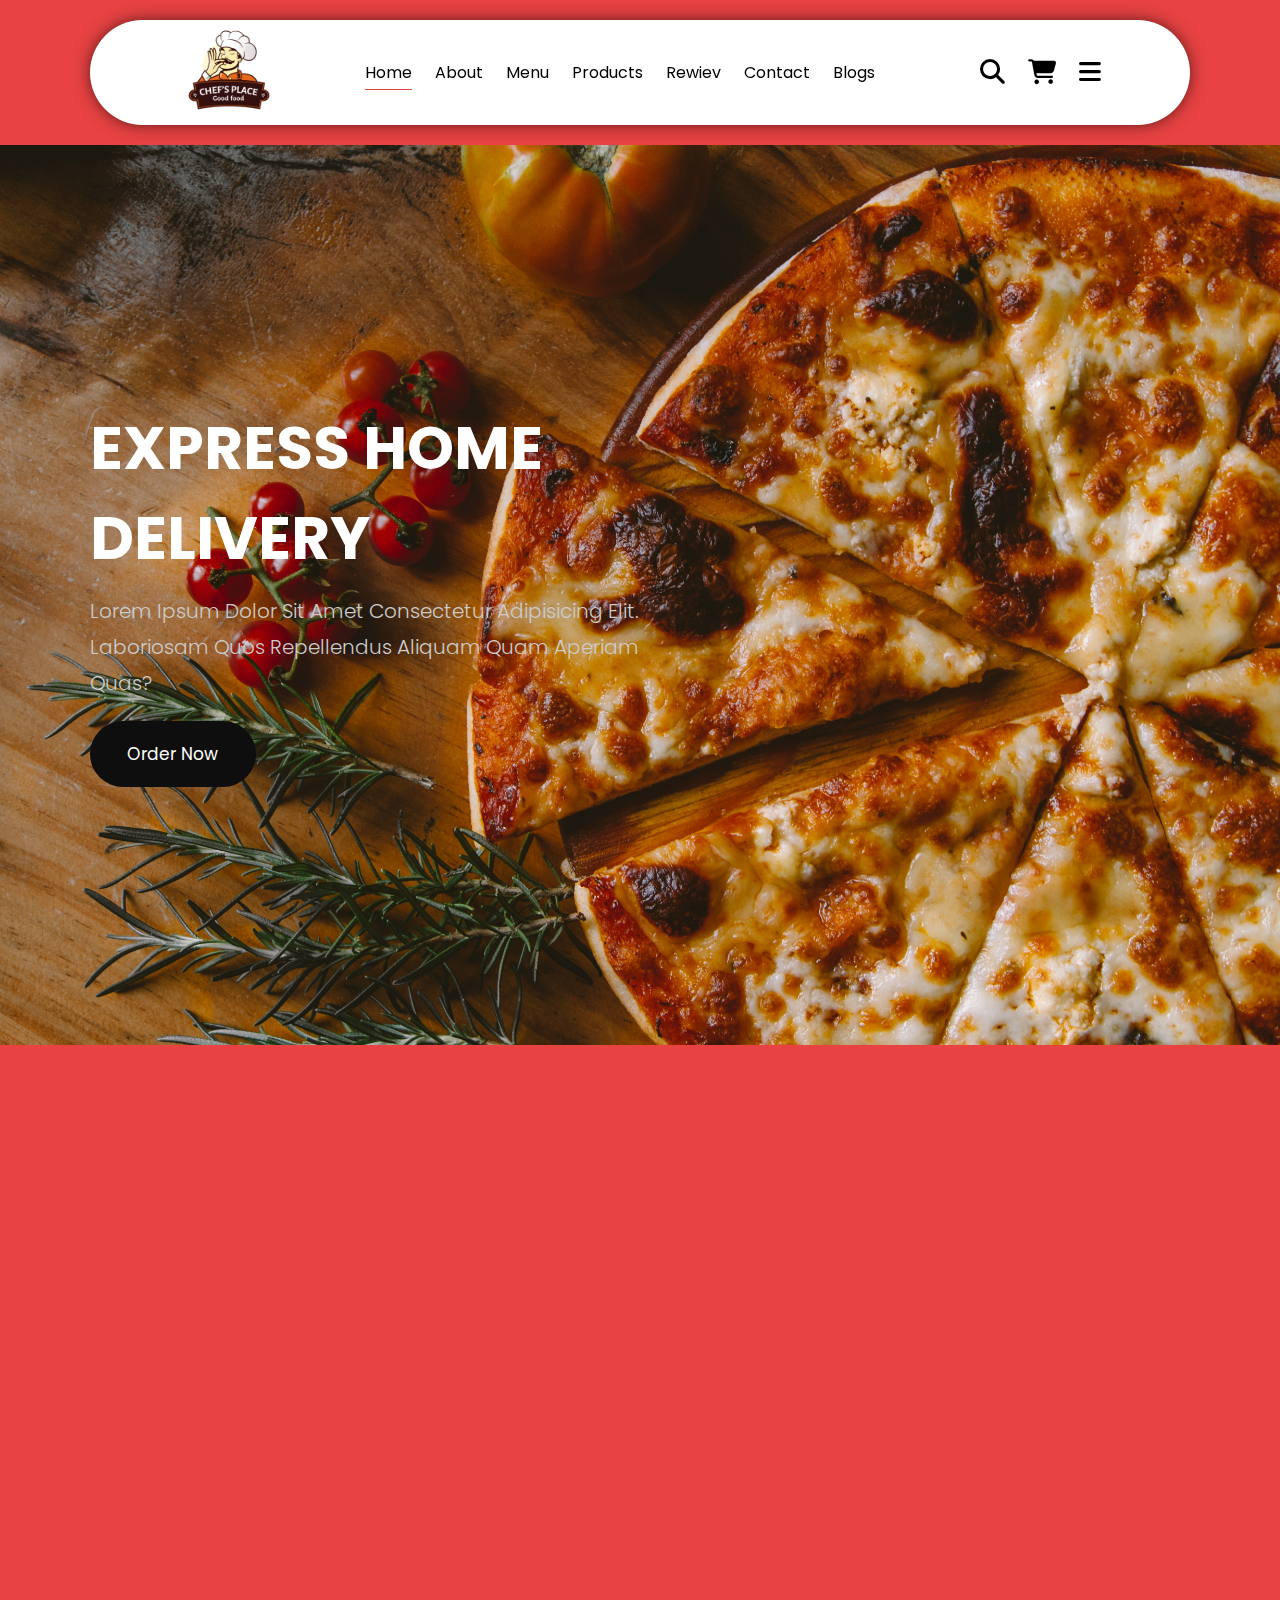
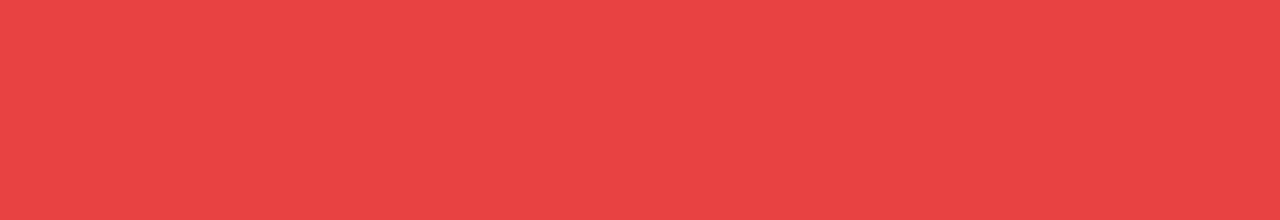
==== index.html @ 53178f2a "project1 çalışma1" ====
<!DOCTYPE html>
<html lang="en">
  <head>
    <meta charset="UTF-8" />
    <meta name="viewport" content="width=device-width, initial-scale=1.0" />
    <link
      rel="stylesheet"
      href="https://cdnjs.cloudflare.com/ajax/libs/font-awesome/6.7.2/css/all.min.css"
      integrity="sha512-Evv84Mr4kqVGRNSgIGL/F/aIDqQb7xQ2vcrdIwxfjThSH8CSR7PBEakCr51Ck+w+/U6swU2Im1vVX0SVk9ABhg=="
      crossorigin="anonymous"
      referrerpolicy="no-referrer"
    />
    <link rel="preconnect" href="https://fonts.googleapis.com" />
    <link rel="preconnect" href="https://fonts.gstatic.com" crossorigin />
    <link
      href="https://fonts.googleapis.com/css2?family=Dancing+Script:wght@400..700&family=Poppins:ital,wght@0,100;0,200;0,300;0,400;0,500;0,600;0,700;0,800;0,900;1,100;1,200;1,300;1,400;1,500;1,600;1,700;1,800;1,900&family=Raleway:ital,wght@0,100..900;1,100..900&display=swap"
      rel="stylesheet"
    />
    <title>Restaurant Web Site</title>
    <link rel="stylesheet" href="styles/style.css" />
  </head>
  <body>
    <!--Header section-start-->
    <header class="header">
      <a href="#" class="logo">
        <img src="./images/logo.png" alt="logo" />
      </a>
      <nav class="navbar">
        <a href="#" class="active">Home</a>
        <a href="#">About</a>
        <a href="#">Menu</a>
        <a href="#">Products</a>
        <a href="#">Rewiev</a>
        <a href="#">Contact</a>
        <a href="#">Blogs</a>
      </nav>
      <div class="buttons">
        <button>
          <i class="fas fa-search"></i>
        </button>
        <button>
          <i class="fas fa-shopping-cart"></i>
        </button>
        <button>
          <i class="fas fa-bars"></i>
        </button>
      </div>
    </header>
    <!--Header section-end-->

    <!--Home section-start-->
    <section class="home">
        <div class="content">
        <h3>EXPRESS HOME DELIVERY</h3>
        <p>Lorem Ipsum Dolor Sit Amet Consectetur Adipisicing Elit. Laboriosam Quos Repellendus Aliquam Quam Aperiam Quas?
        </p>
        <a href="#" class="btn">Order Now</a>
    </div>
    </section>
    <!--Heome section-end-->
  </body>
</html>
---- styles/style.css ----
@import url('https://fonts.googleapis.com/css2?family=Dancing+Script:wght@400..700&family=Poppins:ital,wght@0,100;0,200;0,300;0,400;0,500;0,600;0,700;0,800;0,900;1,100;1,200;1,300;1,400;1,500;1,600;1,700;1,800;1,900&family=Raleway:ital,wght@0,100..900;1,100..900&display=swap');

:root{
    --main color: #e84242;
    --black color:#0e0e0e;
    --border: 0.1rem solid rgba(255, 255, 255, 0.4)
}

*{
    font-family: Poppins, sans-serif;
    margin: 0;
    padding: 0;
    box-sizing: border-box;
    outline: none;
    border: none;
    text-decoration: none;
    text-transform: capitalize;
    transition: 0.2s ease;
    
}

/* base html codes*/

html{
    font-size: 62.5%;
    overflow-x: hidden;
    scroll-padding-top: 9rem;
    scroll-behavior: smooth;
}
body{
    background-color: #e84242;
    height: 200vh;   
}
section{
    padding: 3.5rem 7%;
}
.btn{
    margin-top: 1rem;
    display: inline-block;
    padding: 2rem 3.75rem;
    border-radius: 30rem;
    font-size: 1.7rem;
    color:#fff;
    background-color: #0e0e0e;
    
    
}
/* base html codes-end*/

/* header codes start*/
.header .logo img{
    height: 10rem;
}
.header{
    background-color: white;
    display: flex;
    align-items: center;
    justify-content: space-between;
    padding: 0 7%;
    margin: 2rem 7%;
    border-radius: 30rem;
    box-shadow: 0px 0px 17px -2px rgba(0, 0, 0, 0.75);
    position: sticky;
    top:0;
    z-index: 1000;
}
.header .navbar a{
    margin: 0 1rem;
    font-size: 1.6rem;
    color: var(--black);
    border-bottom: 0.1rem solid transparent;
}
.header .navbar .active,
.header .navbar a:hover{
    border-color: #e84242;
    padding-bottom: 0.5rem;
}
.header .buttons button{
    cursor: pointer;
    font-size: 2.5rem;
    margin-left: 2rem;
    background-color: transparent;
}
/* header codes end*/

/* home start*/
.home{
    min-height: 100vh;
    background: url(../images/home.jpg);
    background-repeat: no-repeat;
    background-size: cover;
    display: flex;
    align-items: center;
}
.home .content{
    max-width: 60rem;
}
.home .content h3{
    font-size: 6rem;
    color: white;
}
.home .content p{
    font-size: 2rem;
    font-weight: 300;
    line-height: 1.8;
    padding: 1rem 0;
    color: #ccc;
}



/* home end*/
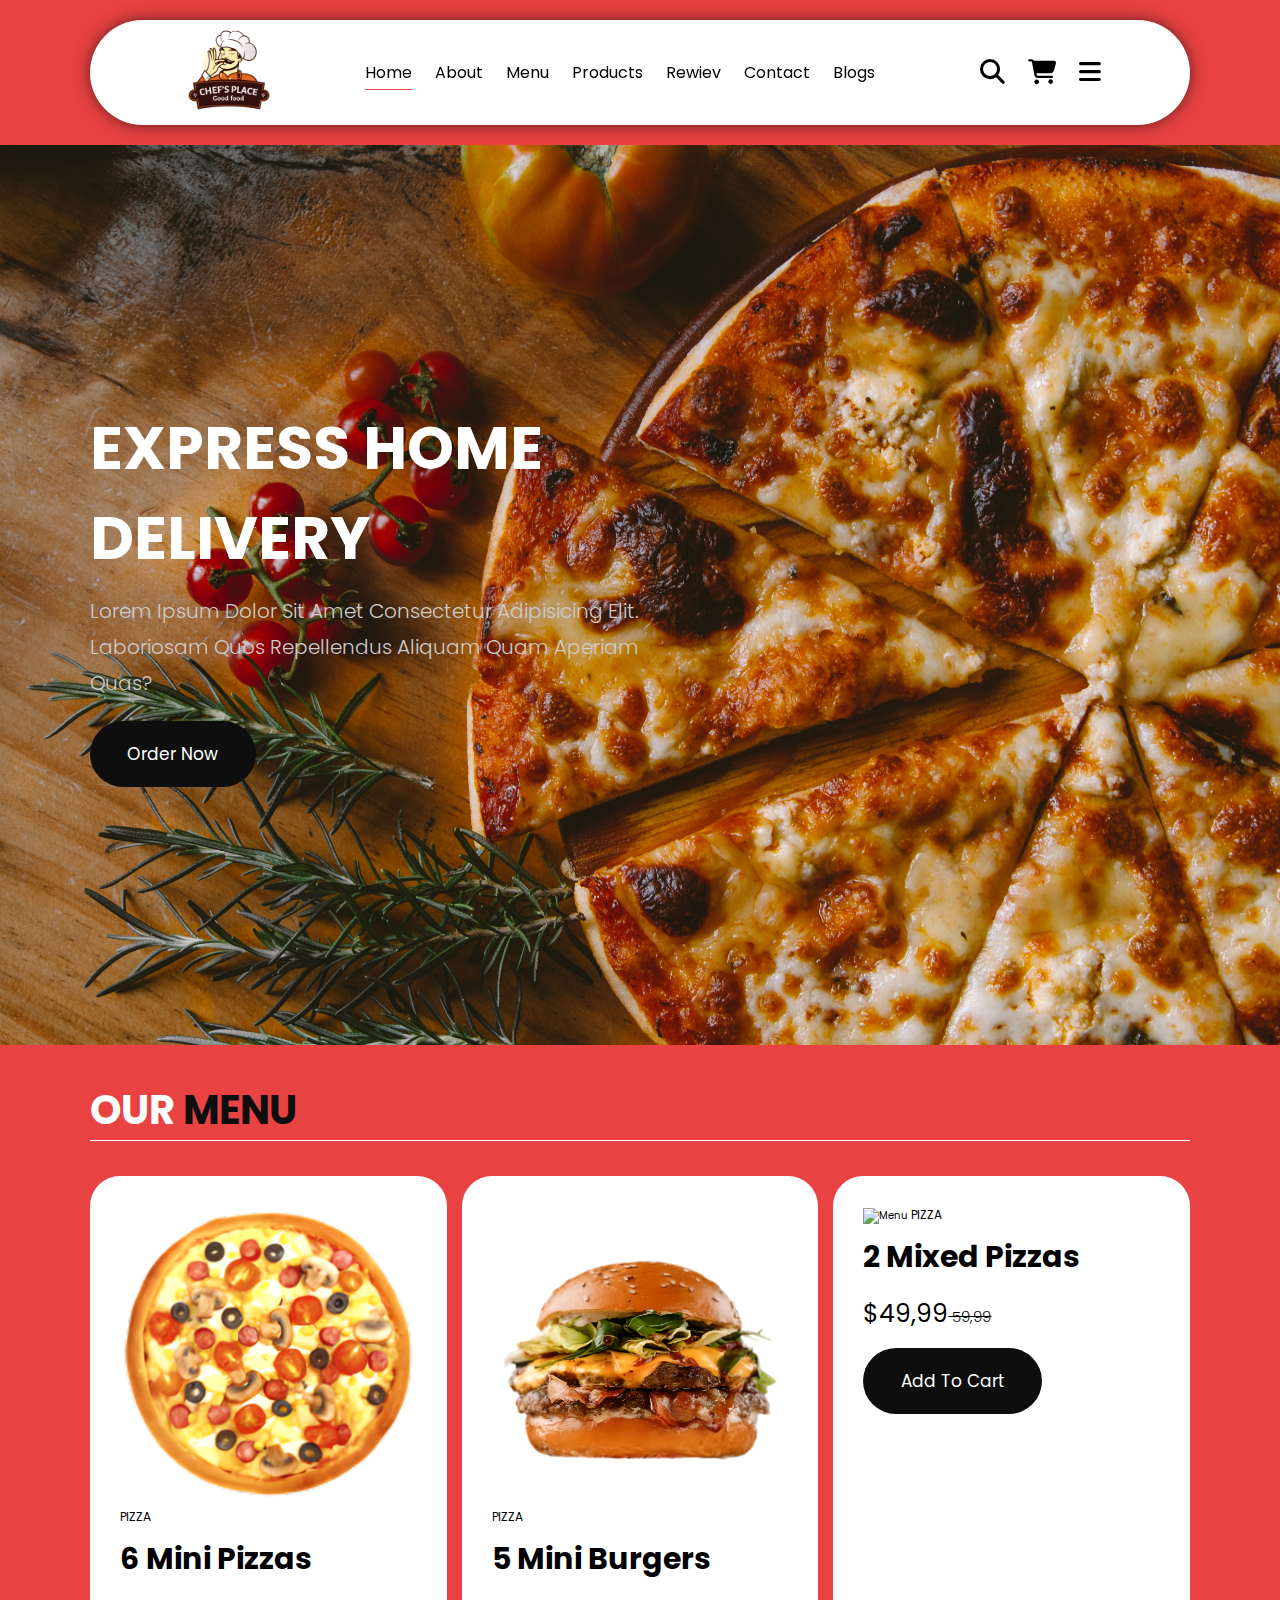
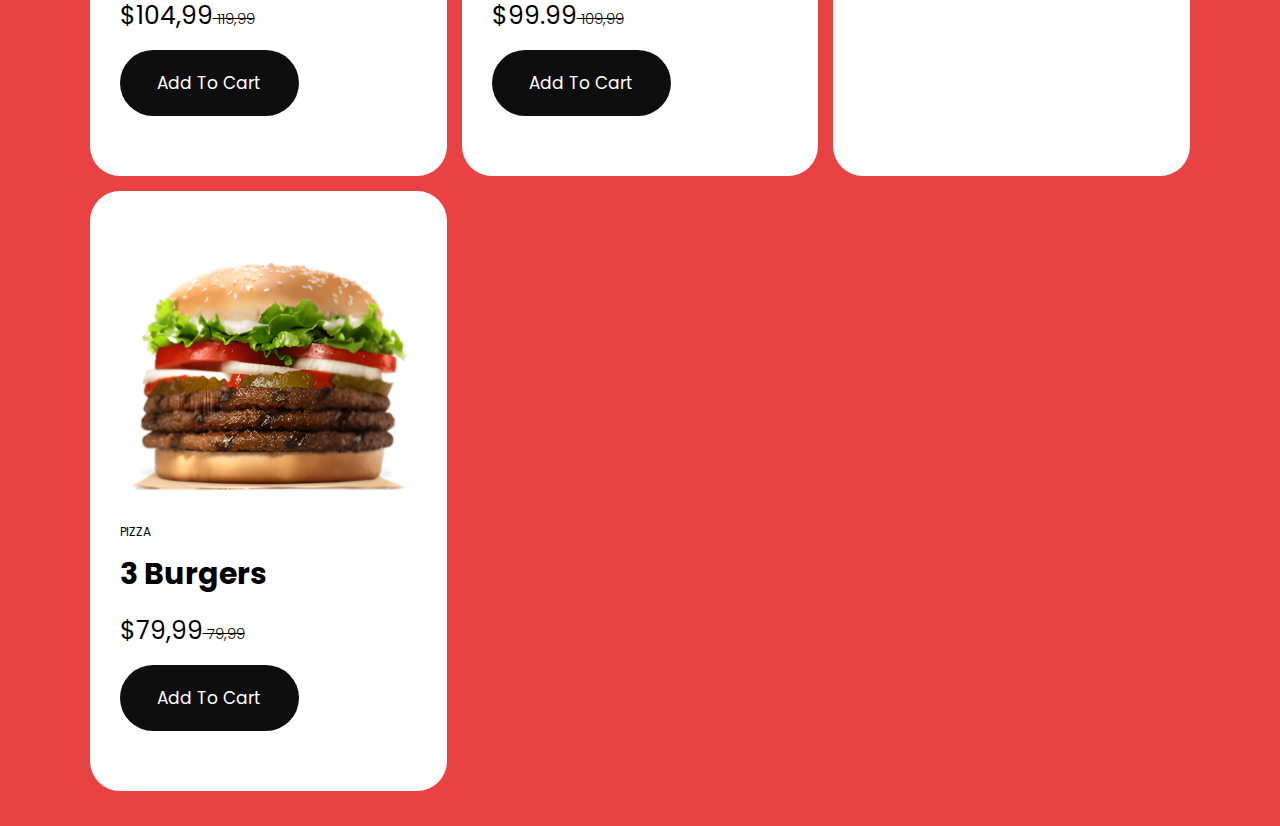
==== commit 84f57fc7: "projectt1 çalışma2" ====
--- a/index.html
+++ b/index.html
@@ -57,6 +57,68 @@
         <a href="#" class="btn">Order Now</a>
     </div>
     </section>
-    <!--Heome section-end-->
+    <!--Home section-end-->
+
+    <!--Menu section-start-->
+    <section class="menu">
+        <h1 class="heading">OUR<span> MENU</span> </h1>
+        <div class="box-container">
+            <div class="box">
+                <div class="box-head">
+                <img src="./images/menu-1.png" alt="menu" />
+                <span class="menu-category">PIZZA</span>
+                <h3>6 Mini Pizzas</h3>
+                <div class="price">$104,99<span> 119,99</span>
+                </div>
+                <div class="box-bottom">
+                    <a href="#" class="btn">add to cart</a>
+                </div>
+                </div>
+            </div>
+        
+            <div class="box">
+                <div class="box-head">
+                <img src="./images/menu-2.png" alt="menu" />
+                <span class="menu-category">PIZZA</span>
+                <h3>5 Mini Burgers</h3>
+                <div class="price">$99.99<span> 109,99</span>
+                </div>
+                <div class="box-bottom">
+                    <a href="#" class="btn">add to cart</a>
+                </div>
+                </div>
+            </div>
+        
+        
+            <div class="box">
+            <div class="box-head">
+                <img src="./images/menu-3.png" alt="menu" />
+                <span class="menu-category">PIZZA</span>
+                <h3>2 Mixed Pizzas</h3>
+                <div class="price">$49,99<span> 59,99</span>
+                </div>
+                <div class="box-bottom">
+                    <a href="#" class="btn">add to cart</a>
+                </div>
+            </div>
+            </div>
+        
+        
+            <div class="box">
+                <div class="box-head">
+                <img src="./images/menu-4.png" alt="menu" />
+                <span class="menu-category">PIZZA</span>
+                <h3>3 Burgers</h3>
+                <div class="price">$79,99<span> 79,99</span>
+                </div>
+                <div class="box-bottom">
+                    <a href="#" class="btn">add to cart</a>
+                </div>
+                </div>
+            </div>   
+        </div>
+        
+    </section>
+    <!--Menu section-end-->
   </body>
 </html>
--- a/styles/style.css
+++ b/styles/style.css
@@ -3,8 +3,8 @@
 @import url('https://fonts.googleapis.com/css2?family=Dancing+Script:wght@400..700&family=Poppins:ital,wght@0,100;0,200;0,300;0,400;0,500;0,600;0,700;0,800;0,900;1,100;1,200;1,300;1,400;1,500;1,600;1,700;1,800;1,900&family=Raleway:ital,wght@0,100..900;1,100..900&display=swap');
 
 :root{
-    --main color: #e84242;
-    --black color:#0e0e0e;
+    --main-color: #e84242;
+    --black-color:#0e0e0e;
     --border: 0.1rem solid rgba(255, 255, 255, 0.4)
 }
 
@@ -30,7 +30,7 @@
     scroll-behavior: smooth;
 }
 body{
-    background-color: #e84242;
+    background-color: var(--main-color);
     height: 200vh;   
 }
 section{
@@ -43,9 +43,22 @@
     border-radius: 30rem;
     font-size: 1.7rem;
     color:#fff;
-    background-color: #0e0e0e;
-    
-    
+    background-color: var(--black-color);  
+}
+.btn:hover{
+    opacity: 0.9;
+}
+.heading{
+    color:#fff;
+    text-transform: uppercase;
+    font-size: 4rem;
+    margin-bottom: 3.5rem;
+    border-bottom: 0.1rem solid #fff;
+}
+.heading span{
+    color:#0e0e0e;
+    text-transform: uppercase;
+    font-size: 4rem;
 }
 /* base html codes-end*/
 
@@ -74,7 +87,7 @@
 }
 .header .navbar .active,
 .header .navbar a:hover{
-    border-color: #e84242;
+    border-color: var(--main-color);
     padding-bottom: 0.5rem;
 }
 .header .buttons button{
@@ -109,6 +122,47 @@
     color: #ccc;
 }
 
+/* home end*/
 
+/* menü start */
+.menu .box-container {
+    display: grid;
+    grid-template-columns: repeat(auto-fit, minmax(30rem, 1fr));
+    gap: 1.5rem;
+}
+.menu .box-container .box{
+    padding: 3rem;
+    background-color: #fff;
+    border-radius: 3rem;
+    min-height: 60rem;
+    display: flex;
+    flex-direction: column;
+    align-items: flex-start;
+    justify-content: space-between;
+}
+.menu .box-container .box img{
+    width: 100%;
+    object-fit: cover;
 
-/* home end*/+}
+.menu .box-container .box .menu-category{
+    font-size: 1.2rem;
+
+}
+.menu .box-container .box h3{
+    font-size: 3rem;
+    padding: 1rem 0;
+
+}
+.menu .box-container .box .price{
+    font-size: 2.5rem;
+    padding: 0.5rem 0 ;
+    
+}
+.menu .box-container .box .price span{
+    font-size: 1.5rem;
+    font-weight: 300;
+    text-decoration: line-through;
+}
+
+/* menü end */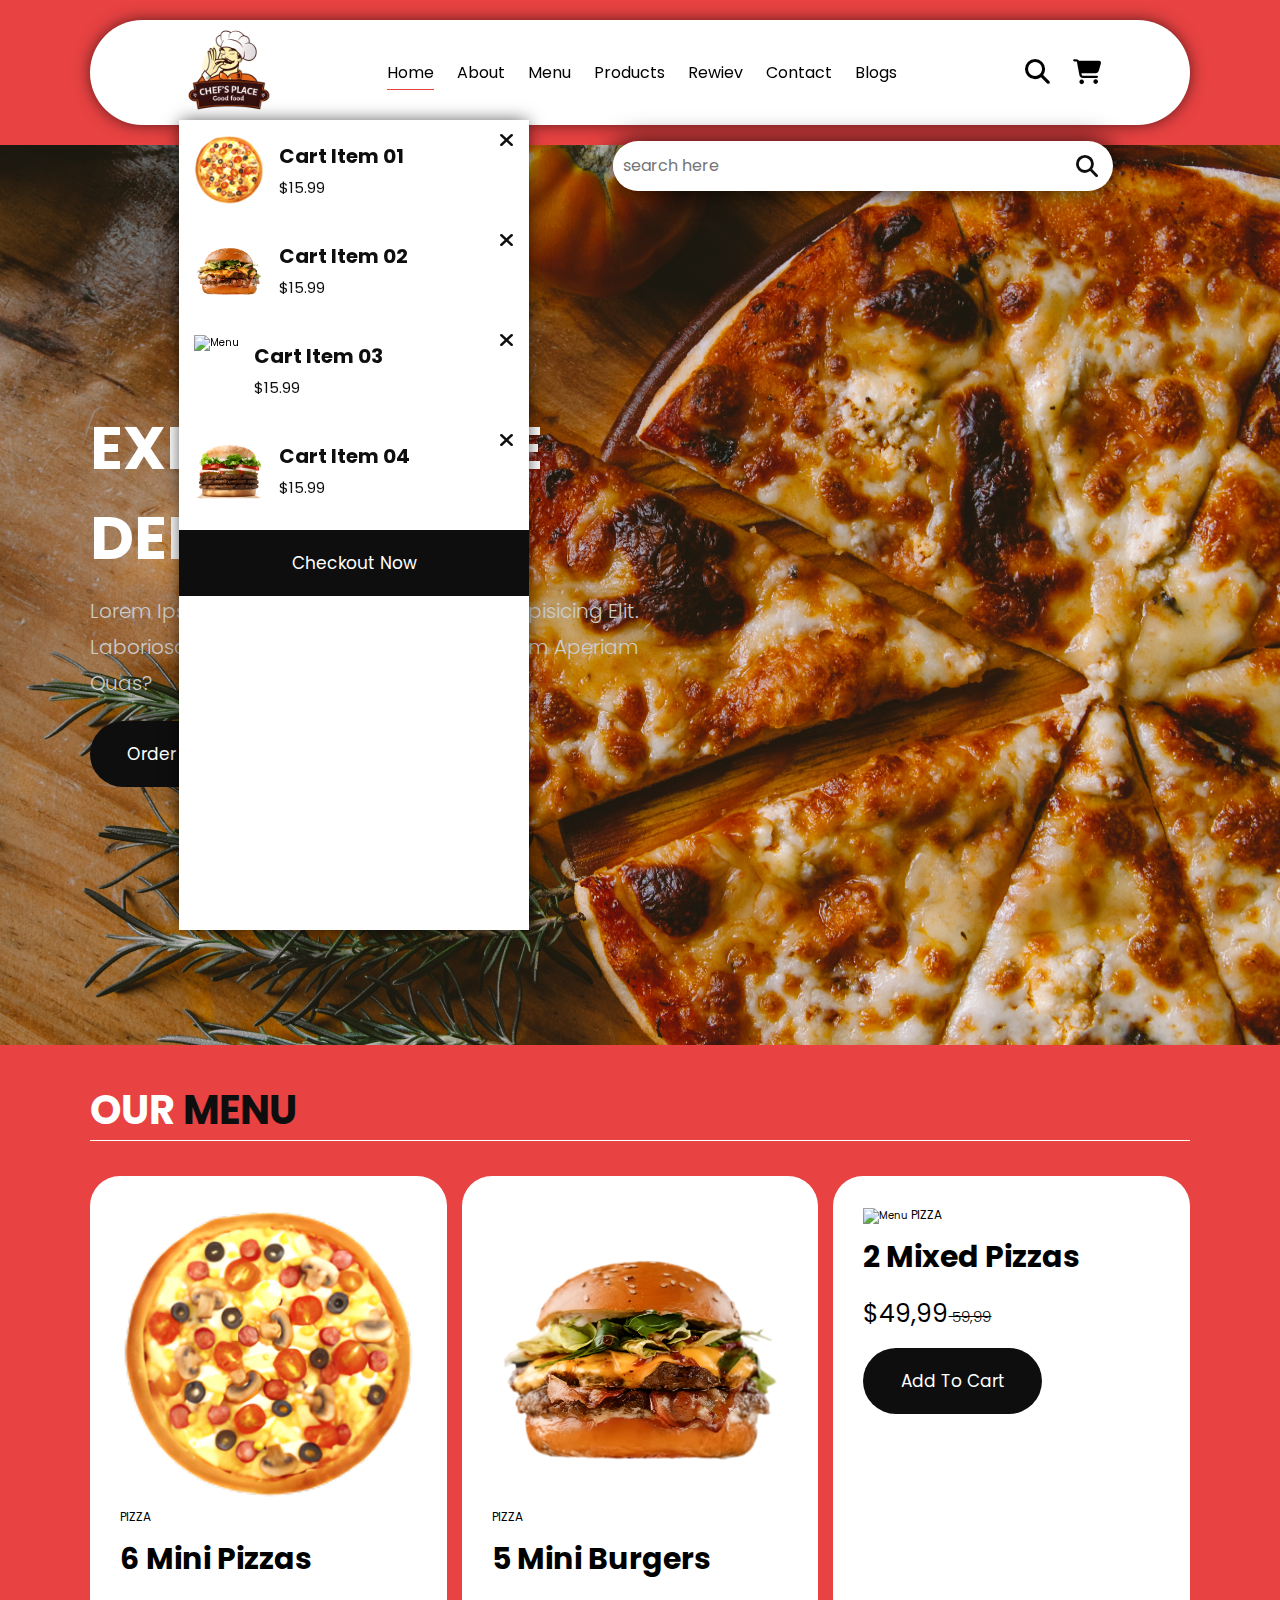
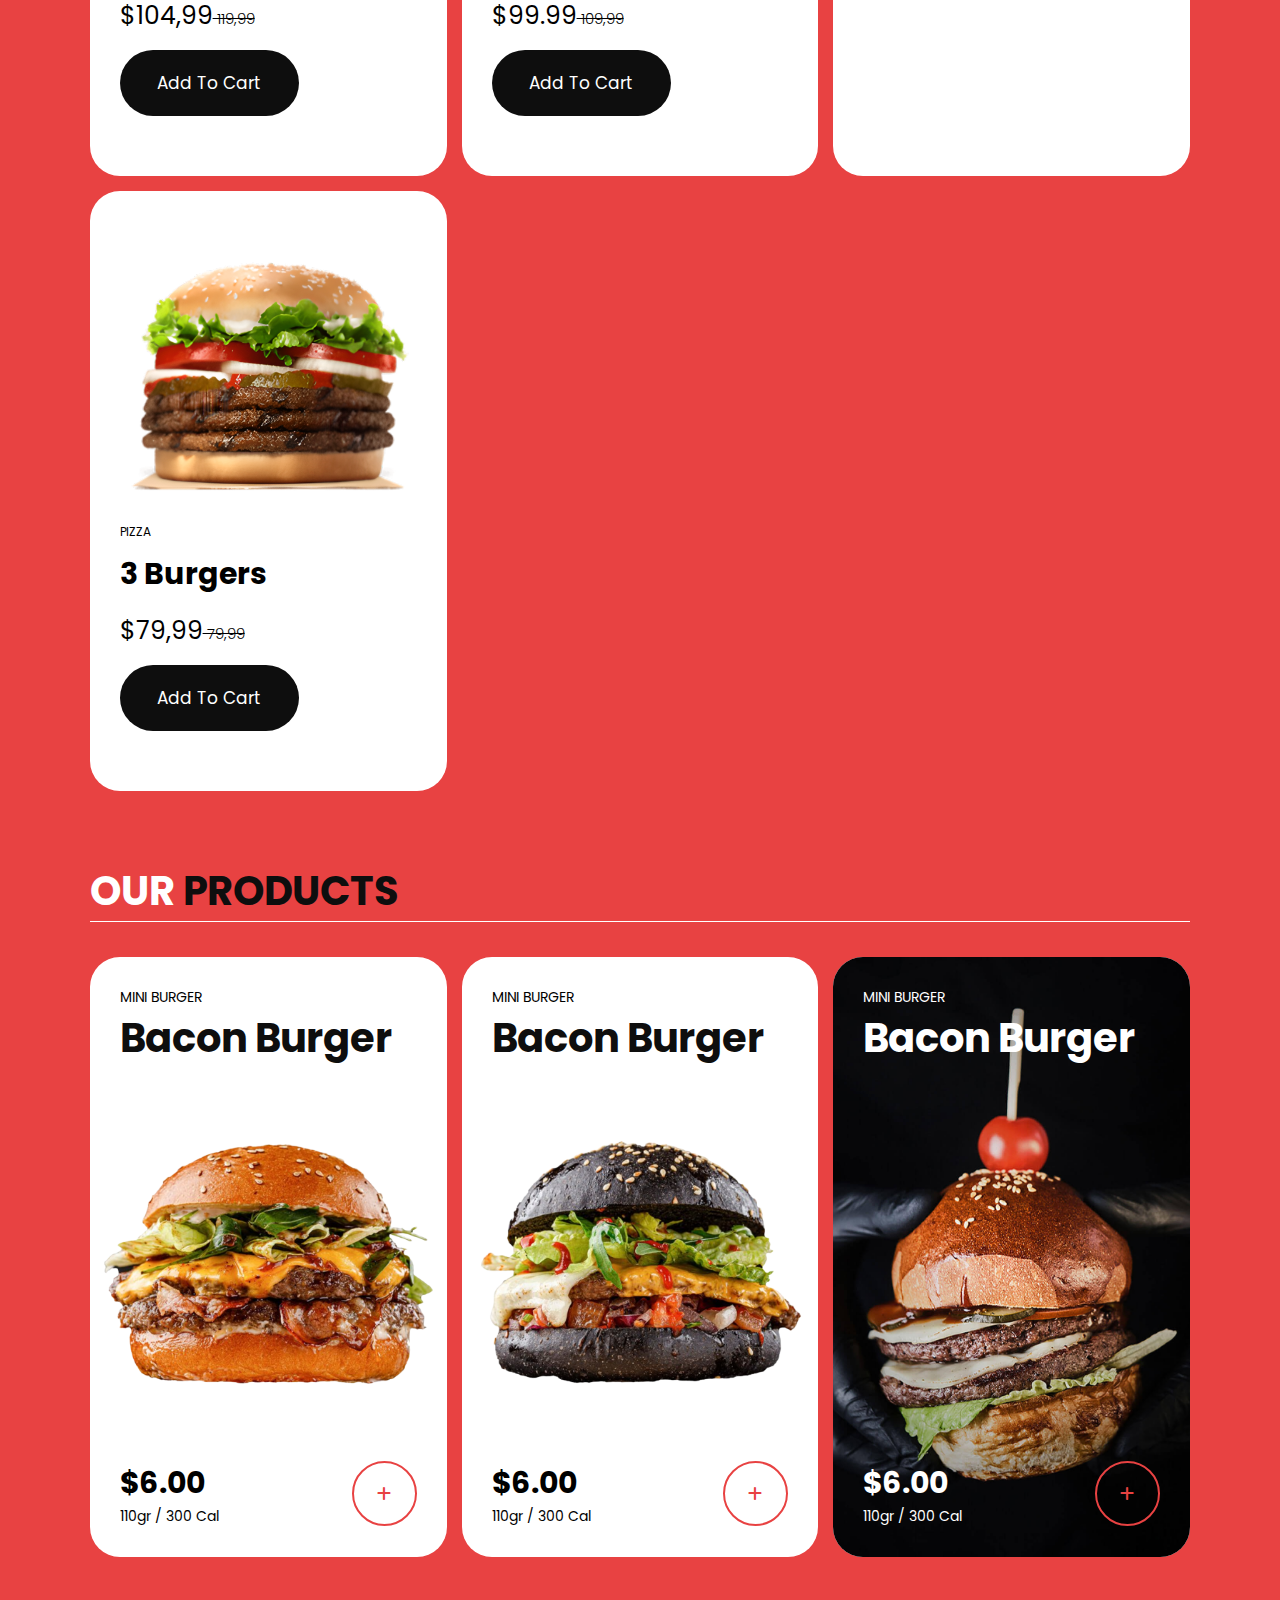
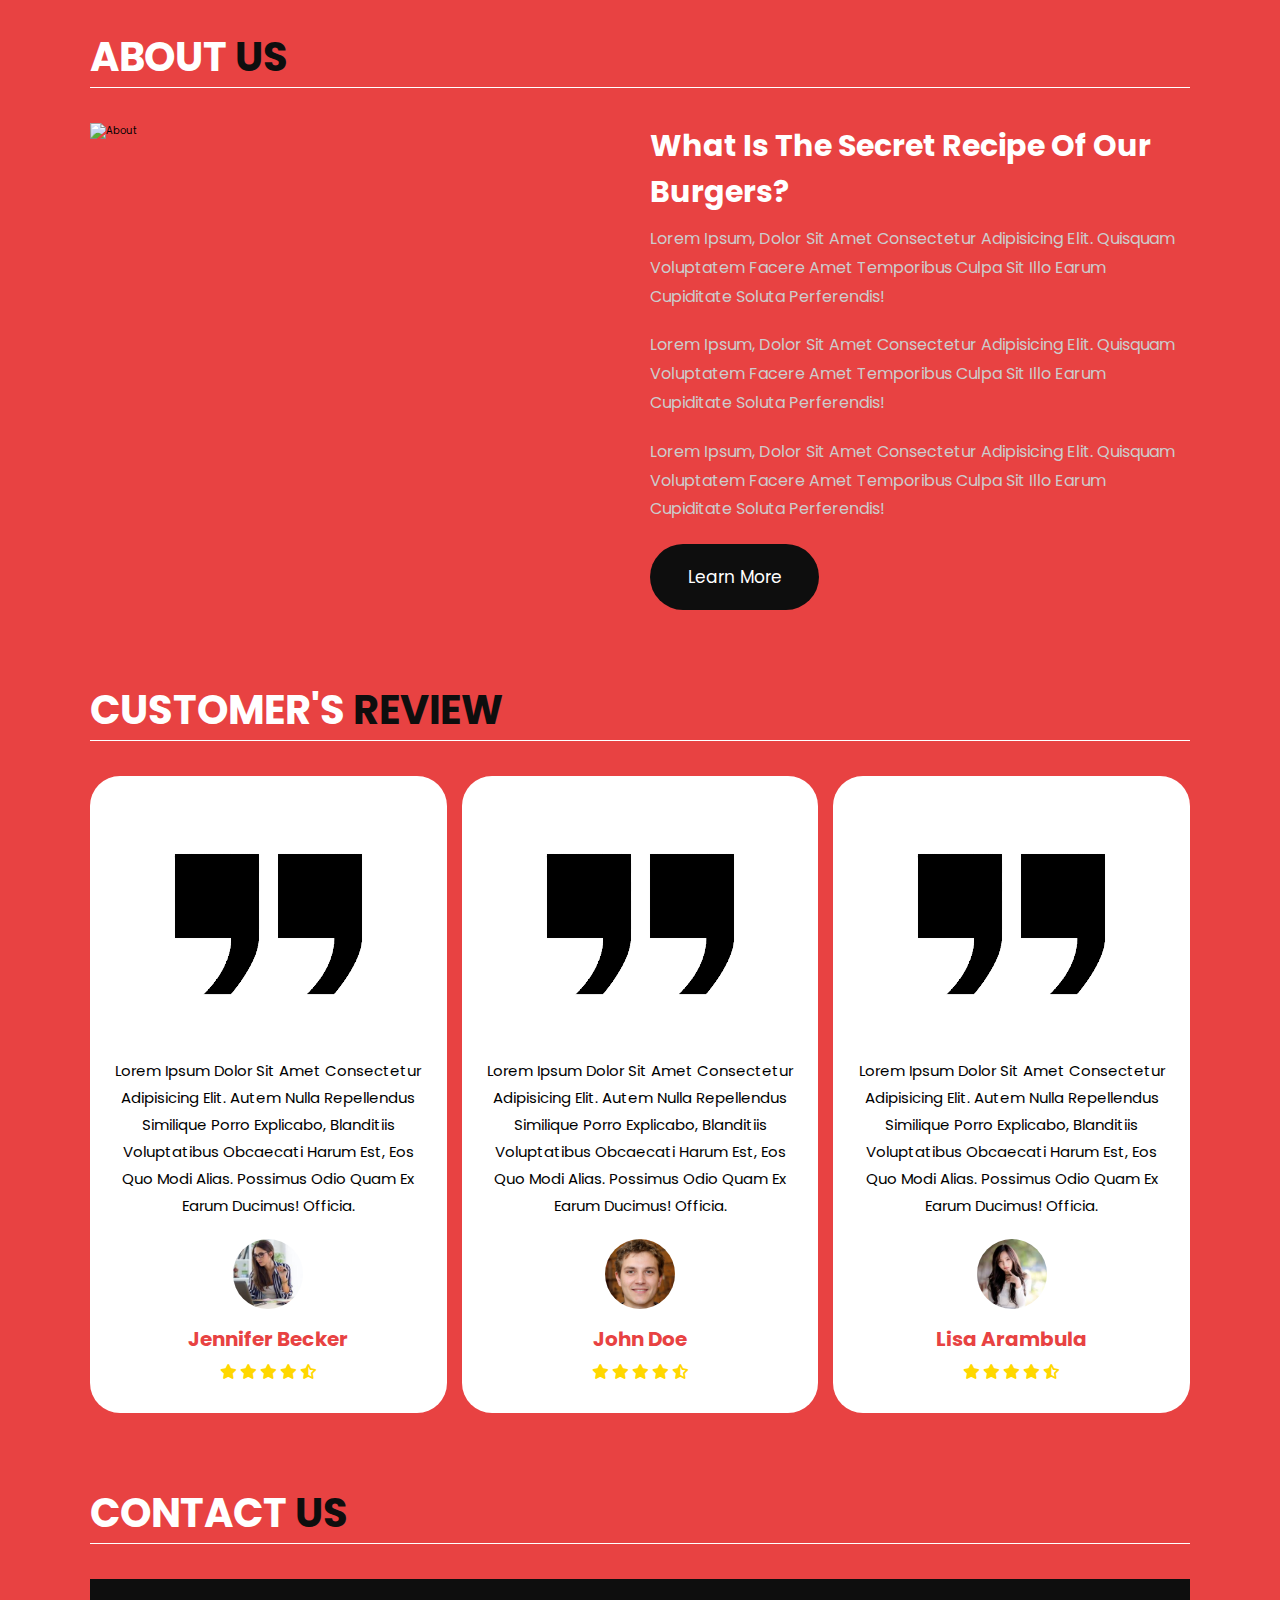
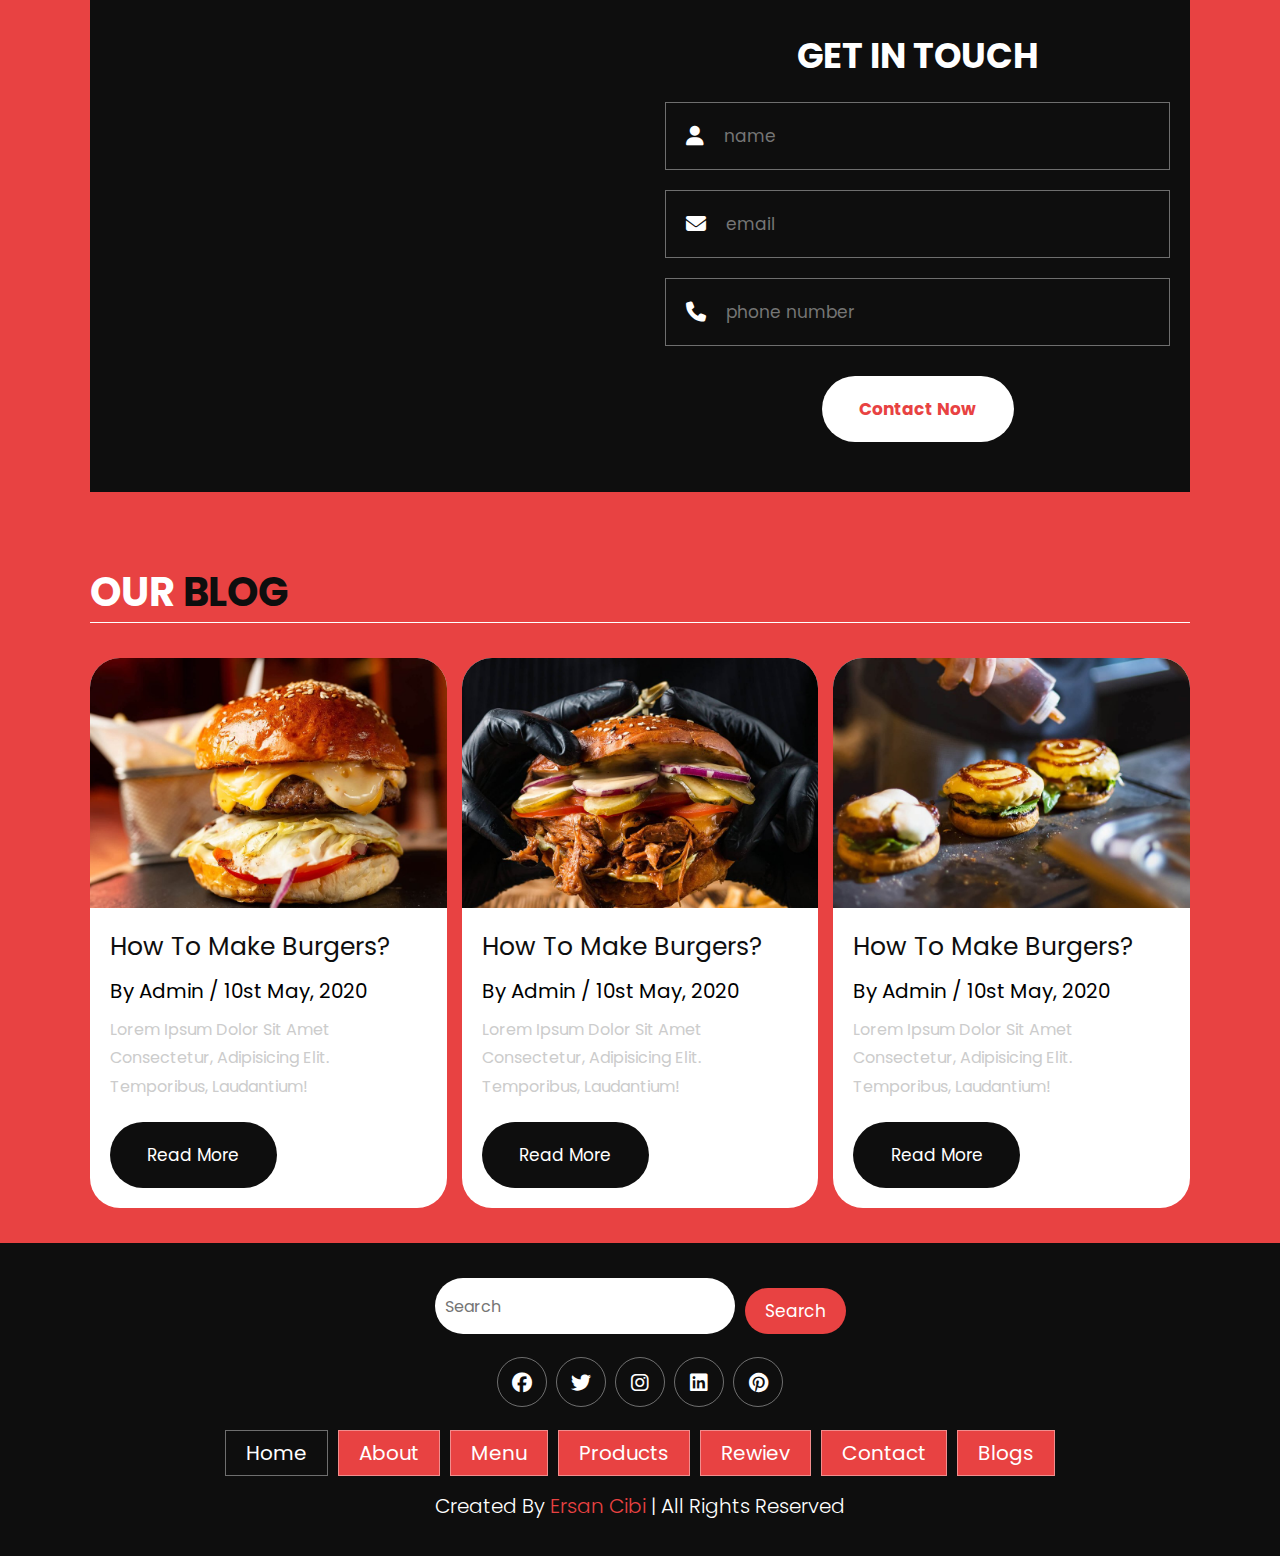
==== commit 32382a31: "rest-website çalışma3" ====
--- a/index.html
+++ b/index.html
@@ -41,84 +41,377 @@
         <button>
           <i class="fas fa-shopping-cart"></i>
         </button>
-        <button>
+        <button id="menu-btn">
           <i class="fas fa-bars"></i>
         </button>
       </div>
+      <div class="search-form active">
+        <input type="text" class="search-input" id="search-box" placeholder="search here">
+        <i class="fas fa-search"></i>
+      </div>
+      <div class="cart-items-container">
+        <div class="cart-item">
+          <i class="fas fa-times"></i>
+          <img src="./images/menu-1.png" alt="menu"/>
+          <div class="content">
+          <h3>cart item 01</h3>
+          <div class="price">$15.99</div>
+          </div>
+         </div> 
+         <div class="cart-item">
+          <i class="fas fa-times"></i>
+          <img src="./images/menu-2.png" alt="menu"/>
+          <div class="content">
+          <h3>cart item 02</h3>
+          <div class="price">$15.99</div>
+          </div>
+         </div>
+         <div class="cart-item">
+          <i class="fas fa-times"></i>
+          <img src="./images/menu-3.png" alt="menu"/>
+          <div class="content">
+          <h3>cart item 03</h3>
+          <div class="price">$15.99</div>
+          </div>
+         </div>
+         <div class="cart-item">
+          <i class="fas fa-times"></i>
+          <img src="./images/menu-4.png" alt="menu"/>
+          <div class="content">
+          <h3>cart item 04</h3>
+          <div class="price">$15.99</div>
+          </div>
+         </div>
+        <a href="#" class="btn">Checkout Now</a>
+      </div>
     </header>
     <!--Header section-end-->
 
     <!--Home section-start-->
     <section class="home">
-        <div class="content">
+      <div class="content">
         <h3>EXPRESS HOME DELIVERY</h3>
-        <p>Lorem Ipsum Dolor Sit Amet Consectetur Adipisicing Elit. Laboriosam Quos Repellendus Aliquam Quam Aperiam Quas?
+        <p>
+          Lorem Ipsum Dolor Sit Amet Consectetur Adipisicing Elit. Laboriosam
+          Quos Repellendus Aliquam Quam Aperiam Quas?
         </p>
         <a href="#" class="btn">Order Now</a>
-    </div>
+      </div>
     </section>
     <!--Home section-end-->
 
     <!--Menu section-start-->
     <section class="menu">
-        <h1 class="heading">OUR<span> MENU</span> </h1>
-        <div class="box-container">
-            <div class="box">
-                <div class="box-head">
-                <img src="./images/menu-1.png" alt="menu" />
-                <span class="menu-category">PIZZA</span>
-                <h3>6 Mini Pizzas</h3>
-                <div class="price">$104,99<span> 119,99</span>
-                </div>
-                <div class="box-bottom">
-                    <a href="#" class="btn">add to cart</a>
-                </div>
-                </div>
-            </div>
+      <h1 class="heading">OUR<span> MENU</span></h1>
+      <div class="box-container">
+        <div class="box">
+          <div class="box-head">
+            <img src="./images/menu-1.png" alt="menu" />
+            <span class="menu-category">PIZZA</span>
+            <h3>6 Mini Pizzas</h3>
+            <div class="price">$104,99<span> 119,99</span></div>
+            <div class="box-bottom">
+              <a href="#" class="btn">add to cart</a>
+            </div>
+          </div>
+        </div>
+
+        <div class="box">
+          <div class="box-head">
+            <img src="./images/menu-2.png" alt="menu" />
+            <span class="menu-category">PIZZA</span>
+            <h3>5 Mini Burgers</h3>
+            <div class="price">$99.99<span> 109,99</span></div>
+            <div class="box-bottom">
+              <a href="#" class="btn">add to cart</a>
+            </div>
+          </div>
+        </div>
+
+        <div class="box">
+          <div class="box-head">
+            <img src="./images/menu-3.png" alt="menu" />
+            <span class="menu-category">PIZZA</span>
+            <h3>2 Mixed Pizzas</h3>
+            <div class="price">$49,99<span> 59,99</span></div>
+            <div class="box-bottom">
+              <a href="#" class="btn">add to cart</a>
+            </div>
+          </div>
+        </div>
+
+        <div class="box">
+          <div class="box-head">
+            <img src="./images/menu-4.png" alt="menu" />
+            <span class="menu-category">PIZZA</span>
+            <h3>3 Burgers</h3>
+            <div class="price">$79,99<span> 79,99</span></div>
+            <div class="box-bottom">
+              <a href="#" class="btn">add to cart</a>
+            </div>
+          </div>
+        </div>
+      </div>
+    </section>
+    <!--Menu section-end-->
+
+    <!--Products section-start-->
+    <section class="products">
+      <h1 class="heading">OUR<span> PRODUCTS</span></h1>
+      <div class="box-container">
+        <div class="box">
+          <div class="box-head">
+            <span class="title">MINI BURGER</span>
+            <a href="#" class="name">Bacon Burger</a>
+          </div>
+
+          <div class="image">
+            <img src="./images/product-1.png" alt="" />
+          </div>
+
+          <div class="box-bottom">
+            <div class="info">
+              <b class="price">$6.00</b>
+              <span class="amount">110gr / 300 Cal</span>
+            
+            </div>
+          <div class="product-btn">
+            <a href="#">
+              <i class="fas fa-plus"></i>
+            </a>
+          </div>
+        </div>
         
-            <div class="box">
-                <div class="box-head">
-                <img src="./images/menu-2.png" alt="menu" />
-                <span class="menu-category">PIZZA</span>
-                <h3>5 Mini Burgers</h3>
-                <div class="price">$99.99<span> 109,99</span>
-                </div>
-                <div class="box-bottom">
-                    <a href="#" class="btn">add to cart</a>
-                </div>
-                </div>
-            </div>
-        
-        
-            <div class="box">
-            <div class="box-head">
-                <img src="./images/menu-3.png" alt="menu" />
-                <span class="menu-category">PIZZA</span>
-                <h3>2 Mixed Pizzas</h3>
-                <div class="price">$49,99<span> 59,99</span>
-                </div>
-                <div class="box-bottom">
-                    <a href="#" class="btn">add to cart</a>
-                </div>
-            </div>
-            </div>
-        
-        
-            <div class="box">
-                <div class="box-head">
-                <img src="./images/menu-4.png" alt="menu" />
-                <span class="menu-category">PIZZA</span>
-                <h3>3 Burgers</h3>
-                <div class="price">$79,99<span> 79,99</span>
-                </div>
-                <div class="box-bottom">
-                    <a href="#" class="btn">add to cart</a>
-                </div>
-                </div>
-            </div>   
-        </div>
-        
-    </section>
-    <!--Menu section-end-->
+        </div>
+
+        <div class="box">
+          <div class="box-head">
+            <span class="title">MINI BURGER</span>
+            <a href="#" class="name">Bacon Burger</a>
+          </div>
+
+          <div class="image">
+            <img src="./images/product-2.png" alt="" />
+          </div>
+
+          <div class="box-bottom">
+            <div class="info">
+              <b class="price">$6.00</b>
+              <span class="amount">110gr / 300 Cal</span>
+            
+            </div>
+          <div class="product-btn">
+            <a href="#">
+              <i class="fas fa-plus"></i>
+            </a>
+          </div>
+          </div>
+          
+        </div>
+
+        <div class="box dark-bg">
+          <div class="box-head">
+            <span class="title">MINI BURGER</span>
+            <a href="#" class="name">Bacon Burger</a>
+          </div>
+
+          <div class="image">
+            <img src="./images/dark-product.jpg" alt="" />
+          </div>
+
+          <div class="box-bottom">
+            <div class="info">
+              <b class="price">$6.00</b>
+              <span class="amount">110gr / 300 Cal</span>
+            
+          </div>
+          <div class="product-btn">
+            <a href="#">
+              <i class="fas fa-plus"></i>
+            </a>
+          </div>
+        </div>
+        </div>
+        </div>
+      </div>
+    </section>
+    <!--Products section-end-->
+
+    <!--About section start-->
+<section class="about">
+  <h1 class="heading">ABOUT<span> US</span></h1>
+  <div class="row">
+    <div class="image">
+      <img src="./images/about.jpg" alt="about" />
+    </div>
+    <div class="content">
+      <h3>What Is The Secret Recipe Of Our Burgers?</h3>
+      <p class="">Lorem Ipsum, Dolor Sit Amet Consectetur Adipisicing Elit. Quisquam Voluptatem Facere Amet Temporibus Culpa Sit Illo Earum Cupiditate Soluta Perferendis!</p>
+      <p class="">Lorem Ipsum, Dolor Sit Amet Consectetur Adipisicing Elit. Quisquam Voluptatem Facere Amet Temporibus Culpa Sit Illo Earum Cupiditate Soluta Perferendis!</p>
+      <p>Lorem Ipsum, Dolor Sit Amet Consectetur Adipisicing Elit. Quisquam Voluptatem Facere Amet Temporibus Culpa Sit Illo Earum Cupiditate Soluta Perferendis!</p>
+      <a href="#" class="btn">learn more</a>
+    </div>
+  </div>
+</section>
+    <!--About section end-->
+
+    <!--Rewiev section start-->
+
+    <section class="rewiev">
+      <h1 class="heading">customer's<span> review</span></h1> 
+      <div class="box-container">
+        <div class="box">
+          <img src="./images/quote.png" alt="quote" />
+          <p>Lorem Ipsum Dolor Sit Amet Consectetur Adipisicing Elit. Autem Nulla Repellendus Similique Porro Explicabo, Blanditiis Voluptatibus Obcaecati Harum Est, Eos Quo Modi Alias. Possimus Odio Quam Ex Earum Ducimus! Officia.</p>
+          <img src="./images/avatar-1.png" alt="avatar-1" class="user"/>
+          <h3>Jennifer Becker</h3>
+          <div class="stars">
+            <i class="fas fa-star"></i>
+            <i class="fas fa-star"></i>
+            <i class="fas fa-star"></i>
+            <i class="fas fa-star"></i>
+            <i class="fas fa-star-half-alt"></i>
+          </div>
+        </div>
+      
+      
+        <div class="box">
+          <img src="./images/quote.png" alt="quote" />
+          <p>Lorem Ipsum Dolor Sit Amet Consectetur Adipisicing Elit. Autem Nulla Repellendus Similique Porro Explicabo, Blanditiis Voluptatibus Obcaecati Harum Est, Eos Quo Modi Alias. Possimus Odio Quam Ex Earum Ducimus! Officia.</p>
+          <img src="./images/avatar-2.png" alt="avatar-1" class="user"/>
+          <h3>John Doe</h3>
+          <div class="stars">
+            <i class="fas fa-star"></i>
+            <i class="fas fa-star"></i>
+            <i class="fas fa-star"></i>
+            <i class="fas fa-star"></i>
+            <i class="fas fa-star-half-alt"></i>
+          </div>
+        </div>
+      
+        <div class="box">
+          <img src="./images/quote.png" alt="quote" />
+          <p>Lorem Ipsum Dolor Sit Amet Consectetur Adipisicing Elit. Autem Nulla Repellendus Similique Porro Explicabo, Blanditiis Voluptatibus Obcaecati Harum Est, Eos Quo Modi Alias. Possimus Odio Quam Ex Earum Ducimus! Officia.</p>
+          <img src="./images/avatar-3.png" alt="avatar-1" class="user"/>
+          <h3>Lisa Arambula</h3>
+          <div class="stars">
+            <i class="fas fa-star"></i>
+            <i class="fas fa-star"></i>
+            <i class="fas fa-star"></i>
+            <i class="fas fa-star"></i>
+            <i class="fas fa-star-half-alt"></i>
+          </div>
+        </div>
+      </div>
+    </section>
+    <!--Rewiev section end-->
+
+    <!--Contact section start-->
+
+    <section class="contact">
+      <h1 class="heading">contact<span> us</span></h1>
+      <div class="row">
+        <iframe class="map" src="https://www.google.com/maps/embed?pb=!1m18!1m12!1m3!1d3190.1618587188295!2d30.6748372747041!3d36.910394261482054!2m3!1f0!2f0!3f0!3m2!1i1024!2i768!4f13.1!3m3!1m2!1s0x14c38fd164868db5%3A0xca20d9b5a14f3ad0!2s%C3%96zdilekPark%20Antalya%20AVM!5e0!3m2!1str!2str!4v1742293197284!5m2!1str!2str" loading="lazy" referrerpolicy="no-referrer-when-downgrade"></iframe>
+      
+        <form>
+          <h3>get in touch</h3>
+          <div class="inputBox">
+            <i class="fas fa-user"></i>
+            <input type="text" placeholder="name" />
+          </div>
+          <div class="inputBox">
+            <i class="fas fa-envelope"></i>
+            <input type="email" placeholder="email" />
+          </div>
+          <div class="inputBox">
+            <i class="fas fa-phone"></i>
+            <input type="number" placeholder="phone number" />
+          </div>
+          <input type="submit" class="btn" value="contact now" />
+        </form>
+      </div> 
+    </section>
+    <!--Contact section end-->
+
+    <!--Our blogs section start-->
+    <section class="blogs" id="blogs">
+      <h1 class="heading">our<span> blog</span></h1>
+      <div class="box-container">
+        <div class="box">
+          <div class="image">
+            <img src="images/blog-1.jpg" alt="blog">
+          </div>
+          <div class="content">
+            <a href="#" class="title">how to make burgers?</a>
+            <span>by admin / 10st may, 2020</span>
+            <p>
+              Lorem Ipsum Dolor Sit Amet Consectetur, Adipisicing Elit.
+              Temporibus, Laudantium!
+            </p>
+            <a href="#" class="btn">read more</a>
+          </div>
+        </div>
+        <div class="box">
+          <div class="image">
+            <img src="images/blog-2.jpg" alt="blog">
+          </div>
+          <div class="content">
+            <a href="#" class="title">how to make burgers?</a>
+            <span>by admin / 10st may, 2020</span>
+            <p>
+              Lorem Ipsum Dolor Sit Amet Consectetur, Adipisicing Elit.
+              Temporibus, Laudantium!
+            </p>
+            <a href="#" class="btn">read more</a>
+          </div>
+        </div>
+        <div class="box">
+          <div class="image">
+            <img src="images/blog-3.jpg" alt="blog">
+          </div>
+          <div class="content">
+            <a href="#" class="title">how to make burgers?</a>
+            <span>by admin / 10st may, 2020</span>
+            <p>
+              Lorem Ipsum Dolor Sit Amet Consectetur, Adipisicing Elit.
+              Temporibus, Laudantium!
+            </p>
+            <a href="#" class="btn">read more</a>
+          </div>
+        </div>
+      </div> 
+    </section>
+    <!--Our blogs section end-->
+
+    <!--Footer section start-->
+    <section class="footer">
+      <div class="search">
+        <input type="text" class="search-input" placeholder="Search">
+        <button class="btn btn-primary">search</button>
+      </div>
+        <div class="share">
+          <a href="#" class="fab fa-facebook"></a>
+          <a href="#" class="fab fa-twitter"></a>
+          <a href="#" class="fab fa-instagram"></a>
+          <a href="#" class="fab fa-linkedin"></a>
+          <a href="#" class="fab fa-pinterest"></a>
+        </div>
+        <div class="links">
+          <a href="#" class="active">Home</a>
+          <a href="#">About</a>
+          <a href="#">Menu</a>
+          <a href="#">Products</a>
+          <a href="#">Rewiev</a>
+          <a href="#">Contact</a>
+          <a href="#">Blogs</a>
+        </div>
+        <div class="credit">
+          created by <span>Ersan Cibi</span>
+           | all rights reserved 
+        </div>
+      
+    </section>
+    <!--Footer section end-->
+    <script src="js/script.js"></script>
   </body>
 </html>
--- a/styles/style.css
+++ b/styles/style.css
@@ -1,168 +1,622 @@
-
-
-@import url('https://fonts.googleapis.com/css2?family=Dancing+Script:wght@400..700&family=Poppins:ital,wght@0,100;0,200;0,300;0,400;0,500;0,600;0,700;0,800;0,900;1,100;1,200;1,300;1,400;1,500;1,600;1,700;1,800;1,900&family=Raleway:ital,wght@0,100..900;1,100..900&display=swap');
-
-:root{
-    --main-color: #e84242;
-    --black-color:#0e0e0e;
-    --border: 0.1rem solid rgba(255, 255, 255, 0.4)
-}
-
-*{
-    font-family: Poppins, sans-serif;
-    margin: 0;
-    padding: 0;
-    box-sizing: border-box;
-    outline: none;
-    border: none;
-    text-decoration: none;
-    text-transform: capitalize;
-    transition: 0.2s ease;
-    
+@import url("https://fonts.googleapis.com/css2?family=Dancing+Script:wght@400..700&family=Poppins:ital,wght@0,100;0,200;0,300;0,400;0,500;0,600;0,700;0,800;0,900;1,100;1,200;1,300;1,400;1,500;1,600;1,700;1,800;1,900&family=Raleway:ital,wght@0,100..900;1,100..900&display=swap");
+
+:root {
+  --main-color: #e84242;
+  --black-color: #0e0e0e;
+  --border: 0.1rem solid rgba(255, 255, 255, 0.4);
+}
+
+* {
+  font-family: Poppins, sans-serif;
+  margin: 0;
+  padding: 0;
+  box-sizing: border-box;
+  outline: none;
+  border: none;
+  text-decoration: none;
+  text-transform: capitalize;
+  transition: 0.2s ease;
 }
 
 /* base html codes*/
 
-html{
-    font-size: 62.5%;
-    overflow-x: hidden;
-    scroll-padding-top: 9rem;
-    scroll-behavior: smooth;
-}
-body{
-    background-color: var(--main-color);
-    height: 200vh;   
-}
-section{
-    padding: 3.5rem 7%;
-}
-.btn{
-    margin-top: 1rem;
-    display: inline-block;
-    padding: 2rem 3.75rem;
-    border-radius: 30rem;
-    font-size: 1.7rem;
-    color:#fff;
-    background-color: var(--black-color);  
-}
-.btn:hover{
-    opacity: 0.9;
-}
-.heading{
-    color:#fff;
-    text-transform: uppercase;
-    font-size: 4rem;
-    margin-bottom: 3.5rem;
-    border-bottom: 0.1rem solid #fff;
-}
-.heading span{
-    color:#0e0e0e;
-    text-transform: uppercase;
-    font-size: 4rem;
+html {
+  font-size: 62.5%;
+  overflow-x: hidden;
+  scroll-padding-top: 9rem;
+  scroll-behavior: smooth;
+}
+html::-webkit-scrollbar {
+  width: 0.8rem;
+  background-color: white;
+}
+html::-webkit-scrollbar-track {
+  background-color: transparent;
+}
+html::-webkit-scrollbar-thumb {
+  border-radius: 3rem;
+  background-color: var(--black-color);
+}
+body {
+  background-color: var(--main-color);
+  height: 200vh;
+}
+section {
+  padding: 3.5rem 7%;
+}
+a {
+  color: var(--black-color);
+  text-decoration: none;
+}
+.btn {
+  margin-top: 1rem;
+  display: inline-block;
+  padding: 2rem 3.75rem;
+  border-radius: 30rem;
+  font-size: 1.7rem;
+  color: #fff;
+  cursor: pointer;
+  background-color: var(--black-color);
+}
+.btn:hover {
+  opacity: 0.9;
+}
+.heading {
+  color: #fff;
+  text-transform: uppercase;
+  font-size: 4rem;
+  margin-bottom: 3.5rem;
+  border-bottom: 0.1rem solid #fff;
+}
+.heading span {
+  color: #0e0e0e;
+  text-transform: uppercase;
+  font-size: 4rem;
+}
+.search-input{
+    font-size: 1.6rem;
+    color: var(--black-color);
+    text-transform: none;
+    padding: 1rem;
+    border-radius: 3rem;
 }
 /* base html codes-end*/
 
 /* header codes start*/
-.header .logo img{
-    height: 10rem;
-}
-.header{
-    background-color: white;
+.header .search-form{
+    position: absolute;
+    top: 115%;
+    right: 7%;
+    background-color: #fff;
+    width: 50rem;
+    height: 5rem;
     display: flex;
     align-items: center;
-    justify-content: space-between;
-    padding: 0 7%;
-    margin: 2rem 7%;
-    border-radius: 30rem;
-    box-shadow: 0px 0px 17px -2px rgba(0, 0, 0, 0.75);
-    position: sticky;
-    top:0;
-    z-index: 1000;
-}
-.header .navbar a{
-    margin: 0 1rem;
-    font-size: 1.6rem;
-    color: var(--black);
-    border-bottom: 0.1rem solid transparent;
+    border-radius: 3rem;
+    box-shadow: 0px 0px 25px 2px rgba(0, 0, 0, 0.75);
+    transform: scaleY(0);
+}
+.header .search-form.active{
+    transform: scaleY(1);
+}
+.header .search-form i{
+    cursor: pointer;
+    font-size: 2.2rem;
+    margin-right: 1.5rem;
+    color: var(--black-color);
+}
+.header .search-form input{
+    width: 100%;
+}
+.header .logo img {
+  height: 10rem;
+}
+.header {
+  background-color: white;
+  display: flex;
+  align-items: center;
+  justify-content: space-between;
+  padding: 0 7%;
+  margin: 2rem 7%;
+  border-radius: 30rem;
+  box-shadow: 0px 0px 17px -2px rgba(0, 0, 0, 0.75);
+  position: sticky;
+  top: 0;
+  z-index: 1000;
+}
+.header .navbar a {
+  margin: 0 1rem;
+  font-size: 1.6rem;
+  color: var(--black);
+  border-bottom: 0.1rem solid transparent;
 }
 .header .navbar .active,
-.header .navbar a:hover{
-    border-color: var(--main-color);
-    padding-bottom: 0.5rem;
-}
-.header .buttons button{
-    cursor: pointer;
-    font-size: 2.5rem;
-    margin-left: 2rem;
-    background-color: transparent;
-}
-/* header codes end*/
-
-/* home start*/
-.home{
-    min-height: 100vh;
-    background: url(../images/home.jpg);
-    background-repeat: no-repeat;
-    background-size: cover;
+.header .navbar a:hover {
+  border-color: var(--main-color);
+  padding-bottom: 0.5rem;
+}
+.header .buttons button {
+  cursor: pointer;
+  font-size: 2.5rem;
+  margin-left: 2rem;
+  background-color: transparent;
+}
+.header .cart-items-container{
+position: absolute;
+top: 95%;
+height: calc(-9rem + 100vh);
+width: 35rem;
+background-color: #fff;
+box-shadow: 0px 0px 17px -2px rgba(0, 0, 0, 0.75);
+
+}
+.header .cart-items-container .active{
+    right: 3rem;
+}
+.header .cart-items-container .cart-item{
+    position: relative;
     display: flex;
     align-items: center;
-}
-.home .content{
-    max-width: 60rem;
-}
-.home .content h3{
-    font-size: 6rem;
-    color: white;
-}
-.home .content p{
-    font-size: 2rem;
-    font-weight: 300;
-    line-height: 1.8;
-    padding: 1rem 0;
-    color: #ccc;
+    gap:1.5rem;
+    padding: 1.5rem;
+}
+.header .cart-items-container .cart-item:hover{
+    box-shadow: 0px 0px 17px -2px rgba(0, 0, 0, 0.75);
+}
+.header .cart-items-container .cart-item img{
+    height: 7rem;
+}
+.header .cart-items-container .cart-item .content h3{
+    font-size: 2rem;
+    color: var(--black-color);
+    padding-bottom: 0.5rem;
+}
+.header .cart-items-container .cart-item .content .price{
+    font-size: 1.5rem;
+    color: var(--black-color);
+}
+.header .cart-items-container .cart-item .fa-times{
+    position: absolute;
+    top: 1rem;
+    right: 1.5rem;
+    font-size: 2rem;
+    cursor: pointer;
+    color: var(--black-color);
+}
+.header .cart-items-container .btn{
+    width: 100%;
+    text-align: center;
+    border-radius: unset;
+}
+.header #menu-btn{
+    display: none;
+}
+/* header codes end*/
+
+/* home start*/
+.home {
+  min-height: 100vh;
+  background: url(../images/home.jpg);
+  background-repeat: no-repeat;
+  background-size: cover;
+  display: flex;
+  align-items: center;
+}
+.home .content {
+  max-width: 60rem;
+}
+.home .content h3 {
+  font-size: 6rem;
+  color: white;
+}
+.home .content p {
+  font-size: 2rem;
+  font-weight: 300;
+  line-height: 1.8;
+  padding: 1rem 0;
+  color: #ccc;
 }
 
 /* home end*/
 
 /* menü start */
 .menu .box-container {
+  display: grid;
+  grid-template-columns: repeat(auto-fit, minmax(30rem, 1fr));
+  gap: 1.5rem;
+}
+.menu .box-container .box {
+  padding: 3rem;
+  background-color: #fff;
+  border-radius: 3rem;
+  min-height: 60rem;
+  display: flex;
+  flex-direction: column;
+  align-items: flex-start;
+  justify-content: space-between;
+}
+.menu .box-container .box img {
+  width: 100%;
+  object-fit: cover;
+}
+.menu .box-container .box .menu-category {
+  font-size: 1.2rem;
+}
+.menu .box-container .box h3 {
+  font-size: 3rem;
+  padding: 1rem 0;
+}
+.menu .box-container .box .price {
+  font-size: 2.5rem;
+  padding: 0.5rem 0;
+}
+.menu .box-container .box .price span {
+  font-size: 1.5rem;
+  font-weight: 300;
+  text-decoration: line-through;
+}
+
+/* menü end */
+
+/* products start */
+.products .box-container {
+  display: grid;
+  grid-template-columns: repeat(auto-fit, minmax(30rem, 1fr));
+  gap: 1.5rem;
+}
+.products .box-container .box {
+  text-align: center;
+  background-color: #fff;
+  position: relative;
+  border-radius: 3rem;
+  height: 60rem;
+  display: flex;
+  flex-direction: column;
+  justify-content: space-between;
+  padding: 3rem;
+}
+.products .box-container .box .box-head {
+  display: flex;
+  flex-direction: column;
+  align-items: flex-start;
+  position: relative;
+  z-index: 10;
+}
+.products .box-container .box .box-head .title {
+  font-size: 1.4rem;
+}
+.products .box-container .box .box-head .name {
+  font-size: 4rem;
+  font-weight: bold;
+  text-align: start;
+  overflow-wrap: anywhere;
+}
+.products .box-container .dark-bg .box-head .name,
+.products .box-container .dark-bg .box-head .title {
+  color: #fff;
+}
+.products .box-container img {
+  position: absolute;
+  top: 50%;
+  left: 50%;
+  width: 100%;
+  object-fit: cover;
+  transform: translate(-50%, -50%);
+  border-radius: 3rem;
+}
+.products .box-container .dark-bg img {
+  top: 0;
+  left: 0;
+  width: 100%;
+  height: 100%;
+  transform: unset;
+}
+.products .box-container .box-bottom {
+  display: flex;
+  justify-content: space-between;
+  align-items: center;
+  position: relative;
+  z-index: 10;
+}
+.products .box-container .box-bottom .info {
+  display: flex;
+  flex-direction: column;
+  align-items: flex-start;
+}
+.products .box-container .box-bottom .info .price {
+  font-size: 3rem;
+}
+.products .box-container .box-bottom .info .amount {
+  font-size: 1.4rem;
+}
+.products .box-container .dark-bg .box-bottom .price,
+.products .box-container .dark-bg .box-bottom .amount {
+  color: #fff;
+}
+.products .box-container .box-bottom .product-btn a {
+  display: flex;
+  align-items: center;
+  justify-content: center;
+  border-radius: 50%;
+  width: 6.5rem;
+  height: 6.5rem;
+  border: 0.2rem solid var(--main-color);
+}
+.products .box-container .box-bottom .product-btn a i {
+  font-size: 1.6rem;
+  color: var(--main-color);
+}
+/* products end */
+
+/* about start */
+.about .row {
+  display: flex;
+  flex-wrap: wrap;
+  column-gap: 2rem;
+}
+.about .row .image {
+  flex: 1 1 45rem;
+}
+.about .row img {
+  width: 100%;
+}
+.about .row .content {
+  flex: 1 1 45rem;
+}
+.about .row .content h3 {
+  font-size: 3rem;
+  color: #fff;
+}
+.about .row .content p {
+  font-size: 1.6rem;
+  color: #ccc;
+  padding: 1rem 0;
+  line-height: 1.8;
+}
+/* about end */
+
+/* rewiev start */
+
+.rewiev .box-container {
+  display: grid;
+  grid-template-columns: repeat(auto-fit, minmax(30rem, 1fr));
+  gap: 1.5rem;
+}
+.rewiev .box-container .box {
+  border: var(--border);
+  text-align: center;
+  padding: 3rem 2rem;
+  background-color: #fff;
+  border-radius: 3rem;
+}
+.rewiev .box-container .box p{
+    font-size: 1.5rem;
+    line-height: 1.8;
+    padding: 2rem 0;
+
+}
+.rewiev .box-container .box .user{
+    width: 7rem;
+    height: 7rem;
+    border-radius: 50%;
+    object-fit: cover;
+}
+.rewiev .box-container .box h3{
+    font-size: 2rem;
+    color: var(--main-color);
+    padding: 1rem 0px;
+}
+.rewiev .box-container .box .stars i{
+    font-size: 1.5rem;
+    color: gold;
+}
+/* rewiev end */
+
+/* contact start */
+.contact .row{
+    display: flex;
+    background-color: var(--black-color);
+    flex-wrap: wrap;
+    gap: 1rem;
+}
+.contact .row .map{
+    flex: 1 1 45rem;
+    width: 100%;
+    object-fit: cover;
+
+}
+.contact .row form{
+    flex: 1 1 45rem;
+    padding: 5rem 2rem;
+    text-align: center;
+
+}
+.contact .row form h3{
+    text-transform: uppercase;
+    font-size: 3.5rem;
+    color: #fff;
+}
+.contact .row form .inputBox{
+    display: flex;
+    align-items: center;
+    margin: 2rem 0;
+    border: var(--border);
+}
+.contact .row form .inputBox i{
+    color: rgb(255, 255, 255);
+    font-size: 2rem;
+    padding-left: 2rem;
+}
+.contact .row form .inputBox input {
+    width: 100%;
+    font-size: 1.7rem;
+    color: rgb(255, 255, 255);
+    text-transform: none;
+    background-color: transparent;
+    padding: 2rem;
+}
+.contact .row form .btn {
+    color: var(--main-color);
+    background-color: rgb(255, 255, 255);
+    font-weight: bold;
+}
+/* contact end*/
+
+/* our blogs start*/
+.blogs .box-container{
     display: grid;
     grid-template-columns: repeat(auto-fit, minmax(30rem, 1fr));
     gap: 1.5rem;
 }
-.menu .box-container .box{
-    padding: 3rem;
+.blogs .box-container .box{
     background-color: #fff;
     border-radius: 3rem;
-    min-height: 60rem;
+}
+.blogs .box-container .box .image{
+    height: 25rem;
+    overflow: hidden;
+    width: 100%;
+    border-top-left-radius: 3rem;
+    border-top-right-radius: 3rem;
+}
+.blogs .box-container .box .image img{
+    height: 100%;
+    object-fit: cover;
+    width: 100%;
+    
+}
+.blogs .box-container .box:hover .image img{
+    transform: scale(1.2);
+}
+.blogs .box-container .box .content{
+    padding: 2rem; 
+}
+.blogs .box-container .box .content .title{
+    line-height: 1.5;
+    font-size: 2.5rem;
+}
+.blogs .box-container .box .content span{
+    display: block;
+    font-size: 2rem;
+    padding-top: 1rem;
+}
+.blogs .box-container .box .content p{
+    font-size: 1.6rem;
+    line-height: 1.8;
+    color: #ccc;
+    padding: 1rem 0;
+}
+/* our blogs end */
+
+/* footer start */
+.footer{
+    background-color: var(--black-color);
+    text-align: center;
+    
+}
+@media(max-width: 991px) {
+    padding: 2rem;
+}
+.footer .search{
     display: flex;
-    flex-direction: column;
-    align-items: flex-start;
-    justify-content: space-between;
-}
-.menu .box-container .box img{
-    width: 100%;
-    object-fit: cover;
-
-}
-.menu .box-container .box .menu-category{
-    font-size: 1.2rem;
-
-}
-.menu .box-container .box h3{
-    font-size: 3rem;
-    padding: 1rem 0;
-
-}
-.menu .box-container .box .price{
-    font-size: 2.5rem;
-    padding: 0.5rem 0 ;
-    
-}
-.menu .box-container .box .price span{
-    font-size: 1.5rem;
+    justify-content: center;
+}
+.footer .search .search-input{
+    width: 30rem;
+}
+
+.footer .search .btn-primary{
+    background-color: var(--main-color);
+    margin-left: 1rem;
+    padding: 1rem 2rem;
+}
+.footer .share{
+    padding: 2rem 0px;
+}
+.footer .share a{
+    width: 5rem;
+    height: 5rem;
+    line-height: 5rem;
+    color: #fff;
+    font-size: 2rem;
+    border: var(--border);
+    border-radius: 50%;
+    margin: 0.3rem;
+}
+.footer .share a:hover{
+    background-color: var(--main-color);
+}
+.footer .links{
+    display: flex;
+    justify-content: center;
+    flex-wrap: wrap;
+    gap:1rem;
+}
+.footer .links a.active {
+    background-color: var(--black-color);
+}
+.footer .links a{
+    background-color: var(--main-color);
+    color: #fff;
+    font-size: 2rem;
+    padding: 0.7rem 2rem;
+    border: var(--border);
+}
+.footer .links a:hover{
+    background-color: var(--black-color);
+    opacity: 0.7;
+}
+.footer .credit{
+    font-size: 2rem;
+    color: #fff;
     font-weight: 300;
-    text-decoration: line-through;
-}
-
-/* menü end */+    padding-top: 1.5rem;
+}
+.footer .credit span{
+    color: var(--main-color);
+}
+/* footer end */
+/* responsive start */
+@media(max-width:991px){
+    html{
+        font-size: 55%;
+    }
+    .header{
+        padding: 1.5rem 2rem;
+    }
+    .header .logo img{
+        height: 7rem;
+    }
+    section{
+        padding: 2rem;
+    }
+    .products .box-container .box .box-head .name{
+        font-size: 3.4rem;
+    }
+}
+@media(max-width:768px){
+    #menu-btn{
+        display: inline-block;
+    }
+    .header .navbar{
+        position: absolute;
+        top:95%;
+        background-color: #fff;
+        height: calc(100vh - 9rem);
+        width: 30rem;
+        box-shadow: 0px 20px 14px 0px rgba(0, 0, 0, 0.75);
+        right: -100%;
+    }
+    .header .navbar .active{
+        right: 3rem;
+    }
+    .header .navbar a{
+        color: var(--black-color);
+        display: block;
+        margin: 1.5rem;
+        padding: 0.5rem;
+        font-size: 2rem;
+    }
+} 
+
+/* responsive end */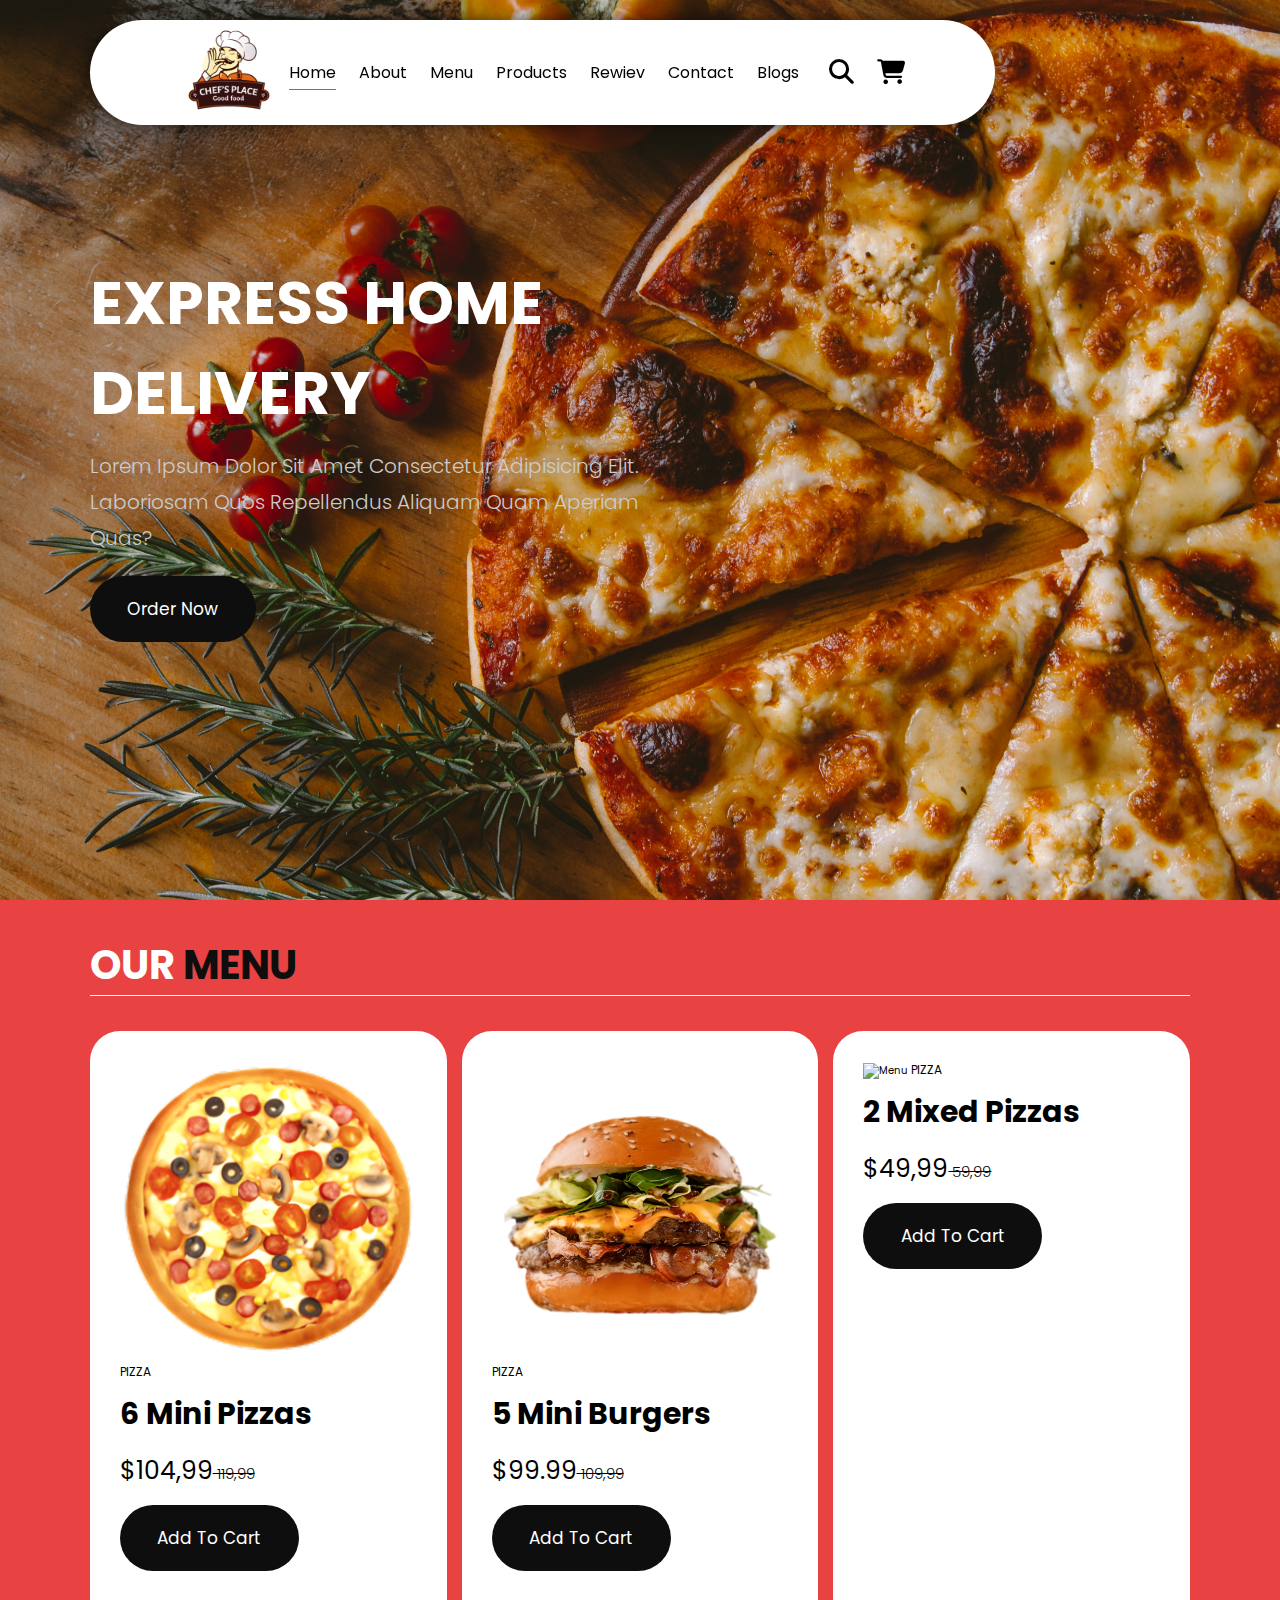
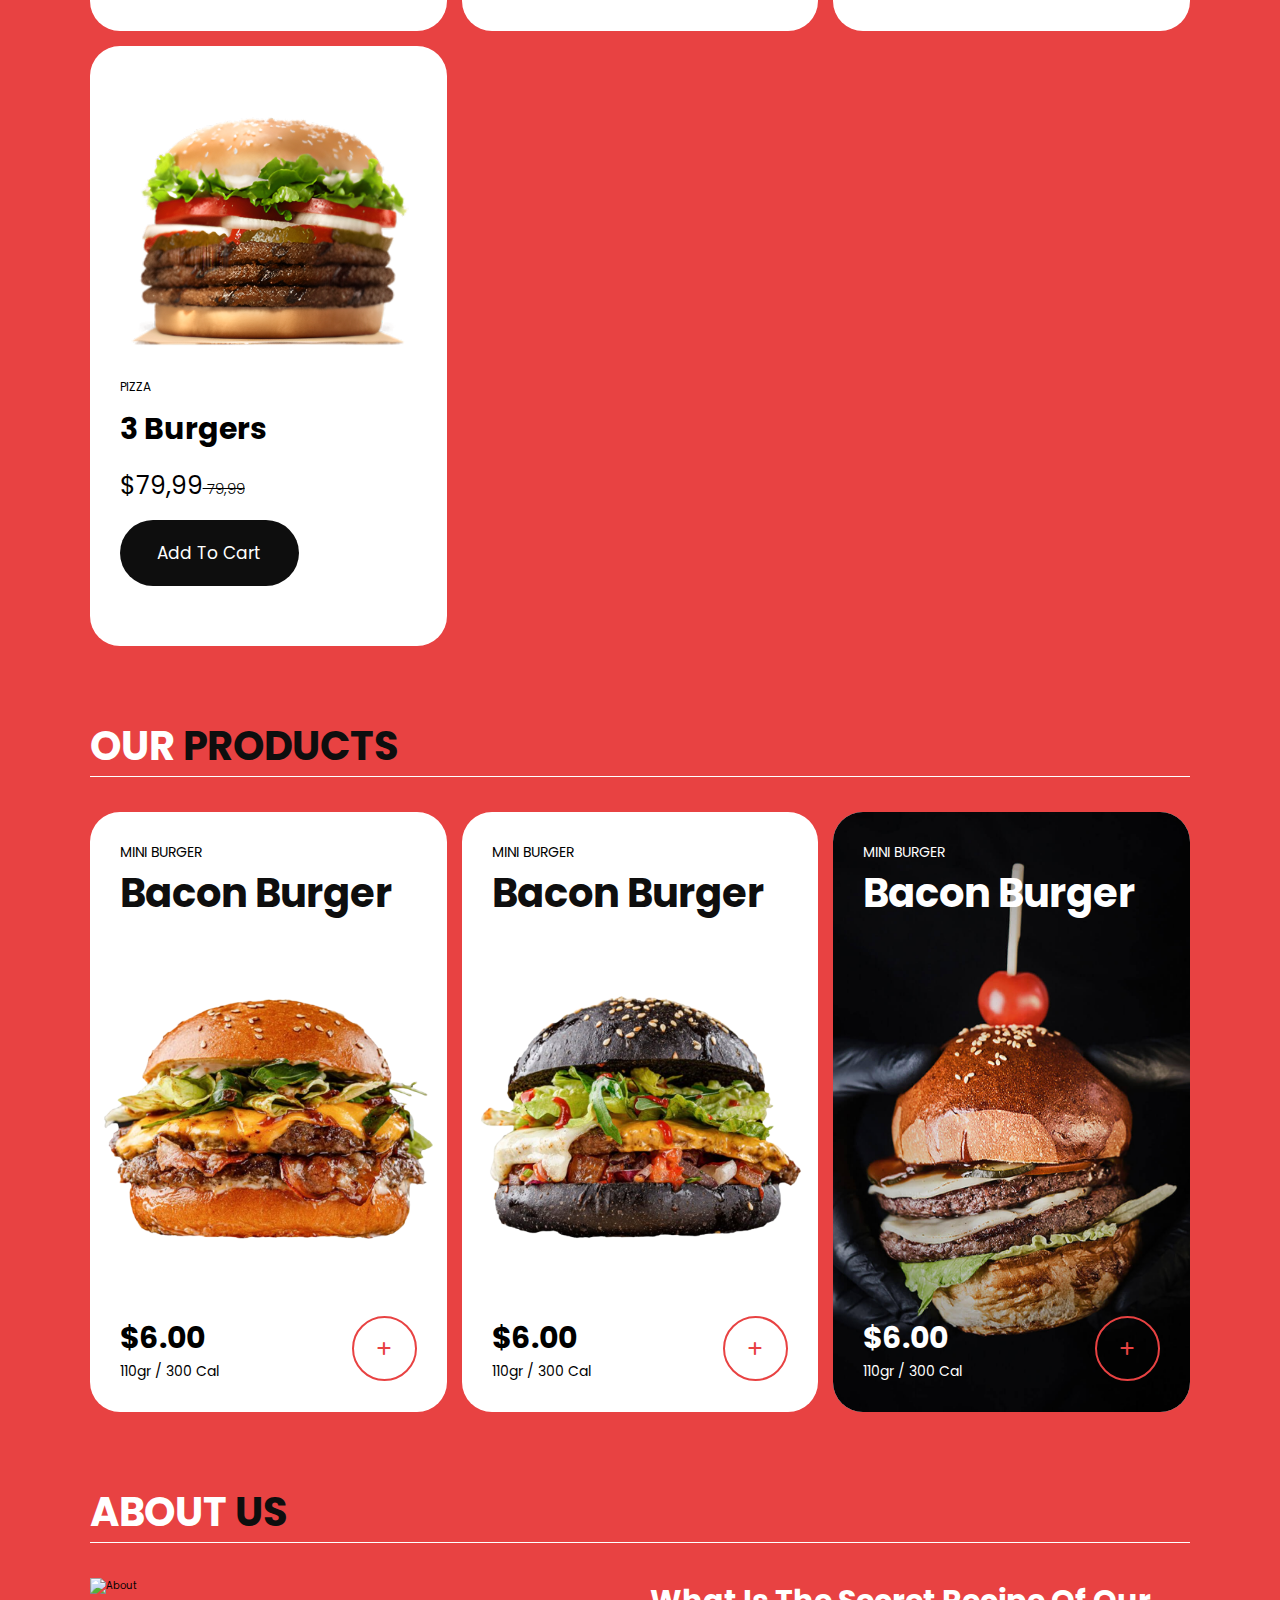
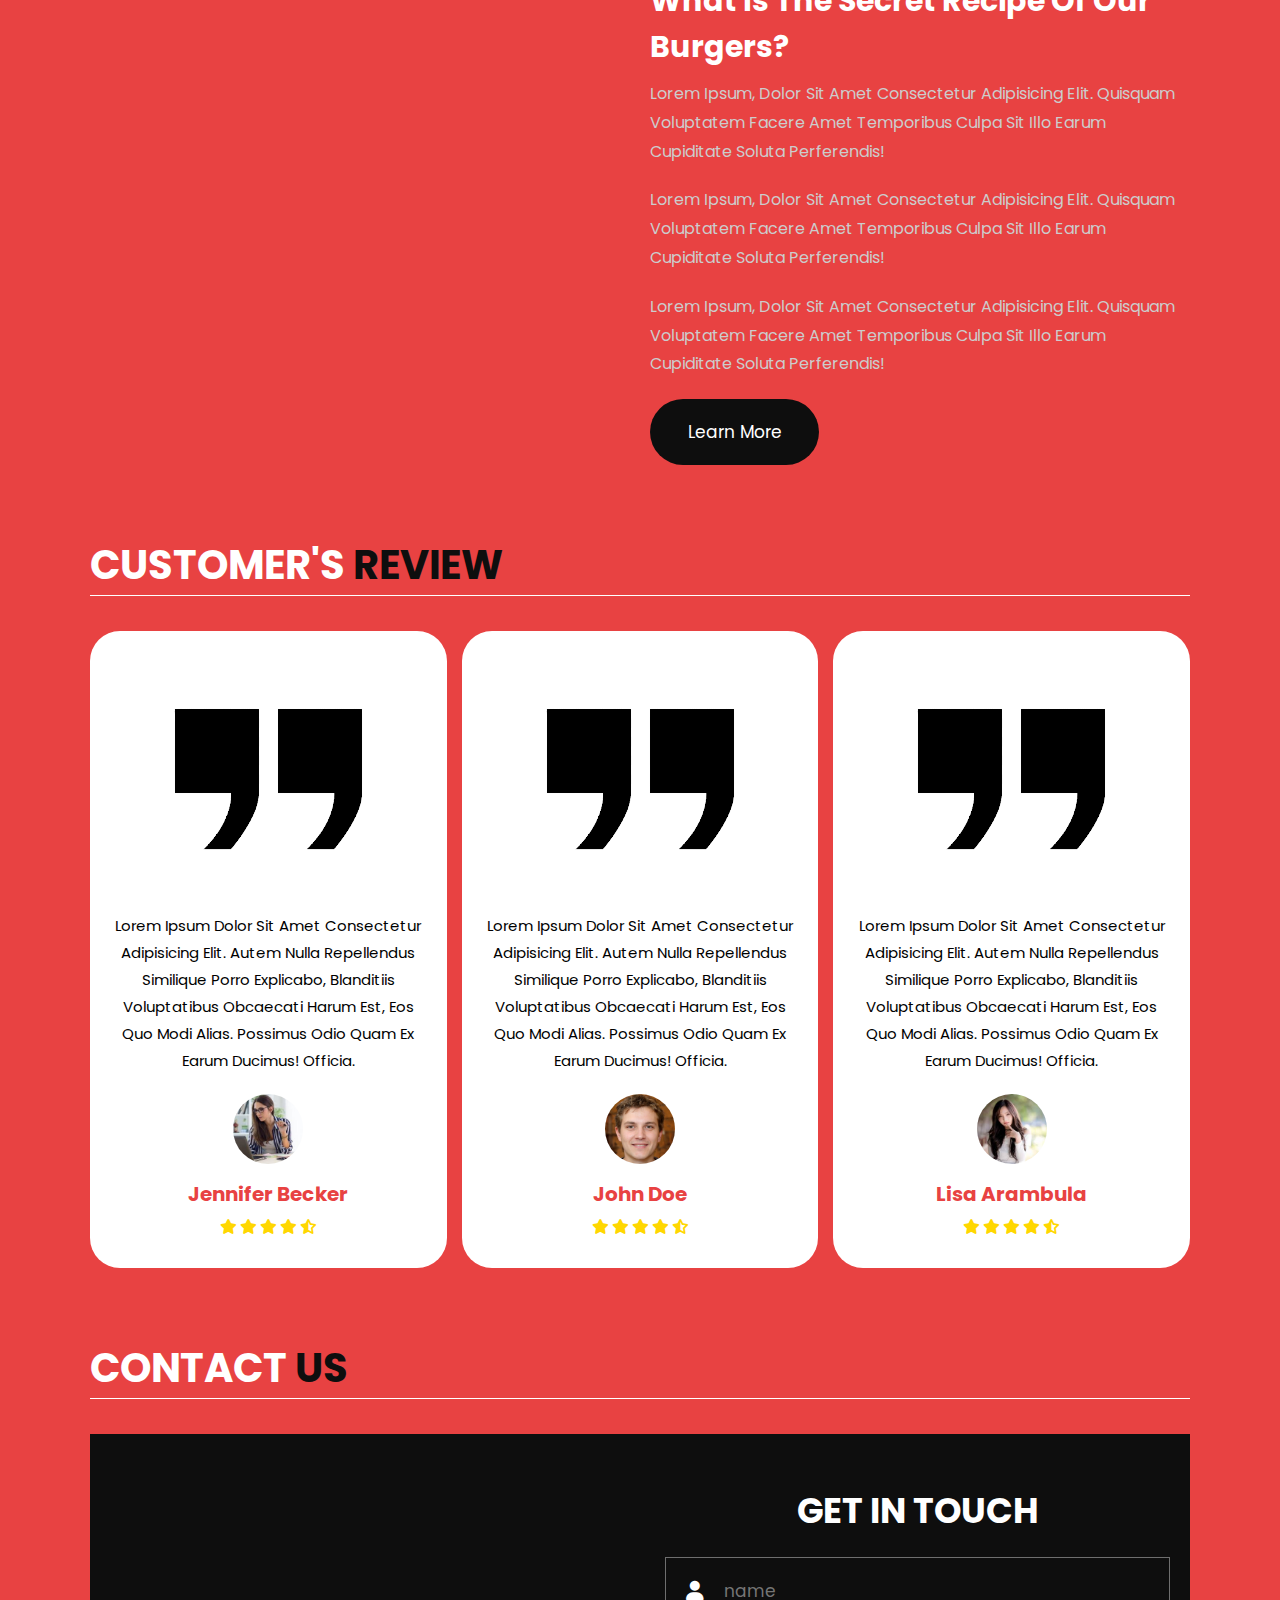
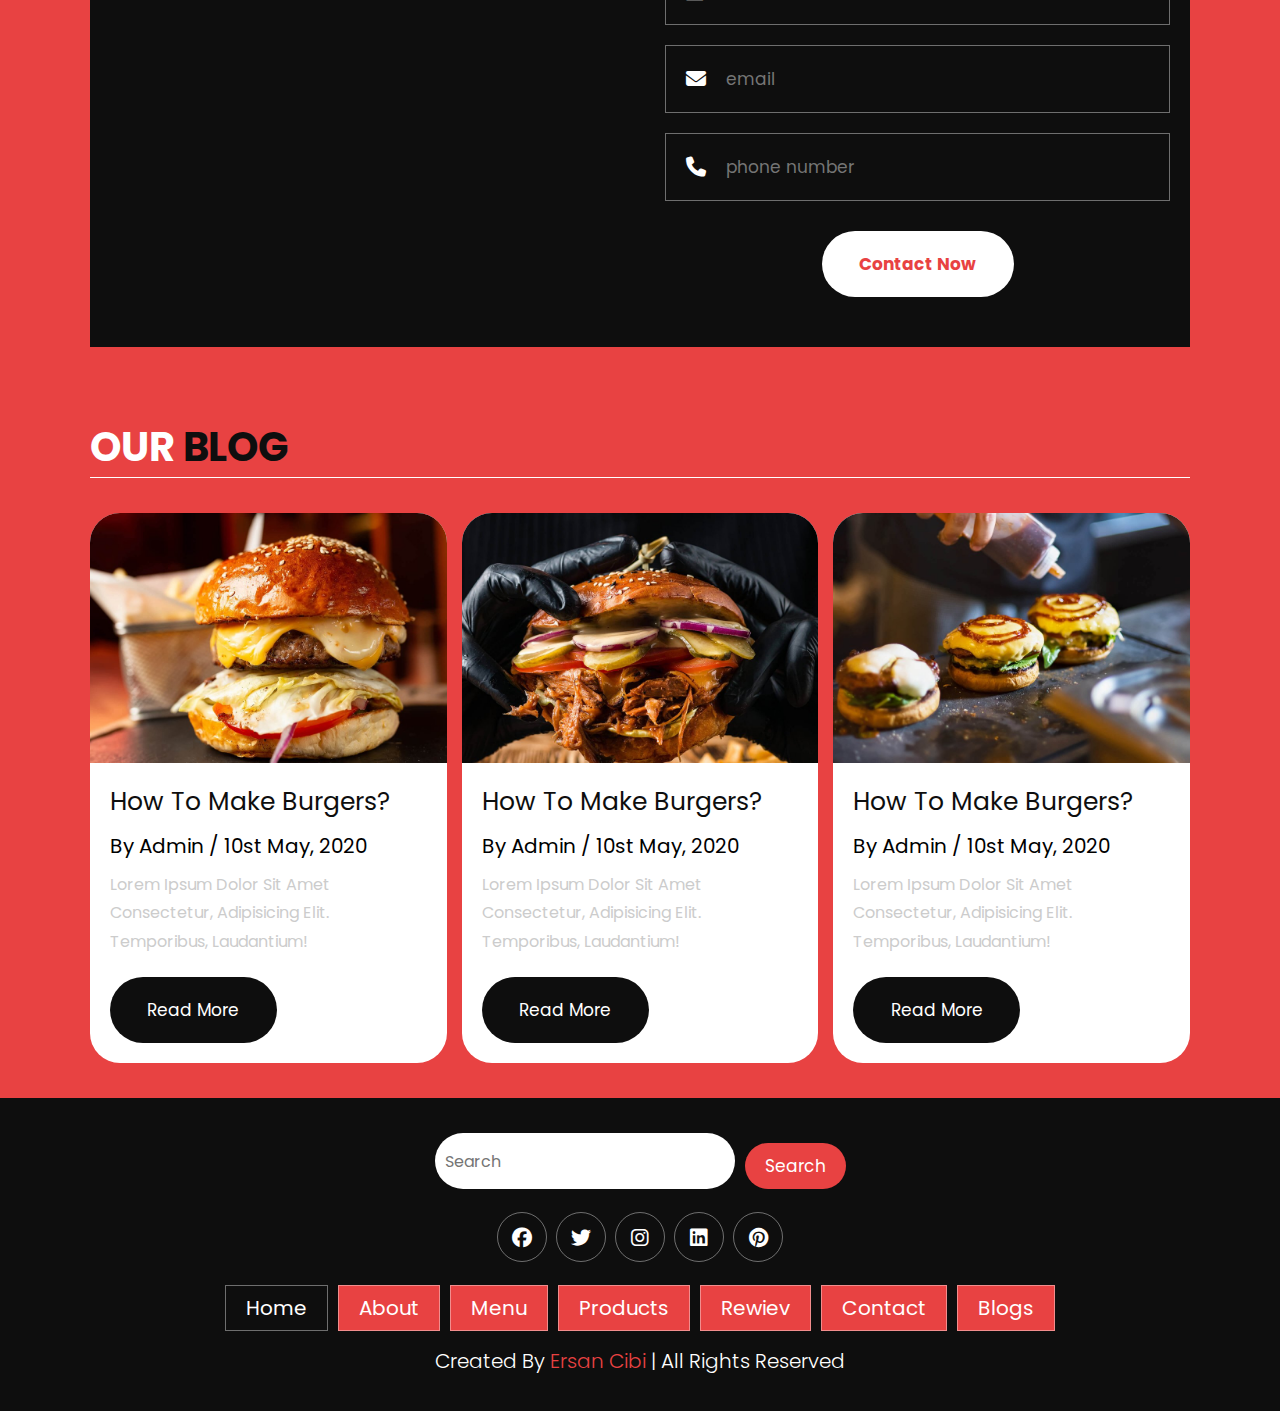
==== commit 192a5025: "rest-website çalışma4" ====
--- a/index.html
+++ b/index.html
@@ -26,30 +26,30 @@
         <img src="./images/logo.png" alt="logo" />
       </a>
       <nav class="navbar">
-        <a href="#" class="active">Home</a>
-        <a href="#">About</a>
-        <a href="#">Menu</a>
-        <a href="#">Products</a>
-        <a href="#">Rewiev</a>
-        <a href="#">Contact</a>
-        <a href="#">Blogs</a>
+        <a href="#home" class="active">Home</a>
+        <a href="about.html">About</a>
+        <a href="menu.html">Menu</a>
+        <a href="products.html">Products</a>
+        <a href="#rewiev">Rewiev</a>
+        <a href="#contact">Contact</a>
+        <a href="#blogs">Blogs</a>
       </nav>
       <div class="buttons">
-        <button>
+        <button id="search-btn">
           <i class="fas fa-search"></i>
         </button>
-        <button>
+        <button id="cart-btn">
           <i class="fas fa-shopping-cart"></i>
         </button>
         <button id="menu-btn">
           <i class="fas fa-bars"></i>
         </button>
       </div>
-      <div class="search-form active">
+      <div class="search-form">
         <input type="text" class="search-input" id="search-box" placeholder="search here">
         <i class="fas fa-search"></i>
       </div>
-      <div class="cart-items-container">
+      <div class="cart-items-container ">
         <div class="cart-item">
           <i class="fas fa-times"></i>
           <img src="./images/menu-1.png" alt="menu"/>
@@ -88,7 +88,7 @@
     <!--Header section-end-->
 
     <!--Home section-start-->
-    <section class="home">
+    <section class="home" id="home">
       <div class="content">
         <h3>EXPRESS HOME DELIVERY</h3>
         <p>
@@ -101,7 +101,7 @@
     <!--Home section-end-->
 
     <!--Menu section-start-->
-    <section class="menu">
+    <section class="menu" id="menu">
       <h1 class="heading">OUR<span> MENU</span></h1>
       <div class="box-container">
         <div class="box">
@@ -156,7 +156,7 @@
     <!--Menu section-end-->
 
     <!--Products section-start-->
-    <section class="products">
+    <section class="products" id="products">
       <h1 class="heading">OUR<span> PRODUCTS</span></h1>
       <div class="box-container">
         <div class="box">
@@ -238,7 +238,7 @@
     <!--Products section-end-->
 
     <!--About section start-->
-<section class="about">
+<section class="about" id="about">
   <h1 class="heading">ABOUT<span> US</span></h1>
   <div class="row">
     <div class="image">
@@ -257,7 +257,7 @@
 
     <!--Rewiev section start-->
 
-    <section class="rewiev">
+    <section class="rewiev" id="rewiev">
       <h1 class="heading">customer's<span> review</span></h1> 
       <div class="box-container">
         <div class="box">
@@ -308,7 +308,7 @@
 
     <!--Contact section start-->
 
-    <section class="contact">
+    <section class="contact" id="contact">
       <h1 class="heading">contact<span> us</span></h1>
       <div class="row">
         <iframe class="map" src="https://www.google.com/maps/embed?pb=!1m18!1m12!1m3!1d3190.1618587188295!2d30.6748372747041!3d36.910394261482054!2m3!1f0!2f0!3f0!3m2!1i1024!2i768!4f13.1!3m3!1m2!1s0x14c38fd164868db5%3A0xca20d9b5a14f3ad0!2s%C3%96zdilekPark%20Antalya%20AVM!5e0!3m2!1str!2str!4v1742293197284!5m2!1str!2str" loading="lazy" referrerpolicy="no-referrer-when-downgrade"></iframe>
@@ -412,6 +412,6 @@
       
     </section>
     <!--Footer section end-->
-    <script src="js/script.js"></script>
+    <script src="./js/script.js"></script>
   </body>
 </html>
--- a/styles/style.css
+++ b/styles/style.css
@@ -83,6 +83,8 @@
 /* base html codes-end*/
 
 /* header codes start*/
+
+
 .header .search-form{
     position: absolute;
     top: 115%;
@@ -120,8 +122,10 @@
   margin: 2rem 7%;
   border-radius: 30rem;
   box-shadow: 0px 0px 17px -2px rgba(0, 0, 0, 0.75);
-  position: sticky;
+  margin-bottom: 5rem;
+  position: fixed;
   top: 0;
+  overflow: visible;
   z-index: 1000;
 }
 .header .navbar a {
@@ -148,9 +152,10 @@
 width: 35rem;
 background-color: #fff;
 box-shadow: 0px 0px 17px -2px rgba(0, 0, 0, 0.75);
-
-}
-.header .cart-items-container .active{
+z-index: 1001;
+right: -100%;
+}
+.header .cart-items-container.active{
     right: 3rem;
 }
 .header .cart-items-container .cart-item{
@@ -514,9 +519,7 @@
     text-align: center;
     
 }
-@media(max-width: 991px) {
-    padding: 2rem;
-}
+
 .footer .search{
     display: flex;
     justify-content: center;
@@ -595,7 +598,7 @@
     }
 }
 @media(max-width:768px){
-    #menu-btn{
+   .header #menu-btn{
         display: inline-block;
     }
     .header .navbar{
@@ -607,7 +610,7 @@
         box-shadow: 0px 20px 14px 0px rgba(0, 0, 0, 0.75);
         right: -100%;
     }
-    .header .navbar .active{
+    .header .navbar.active{
         right: 3rem;
     }
     .header .navbar a{
@@ -618,5 +621,12 @@
         font-size: 2rem;
     }
 } 
-
+@media(max-width:576px){
+    html{
+        font-size: 50%;
+    }
+    .header #menu-btn{
+        display: inline-block;
+    }
+}
 /* responsive end */